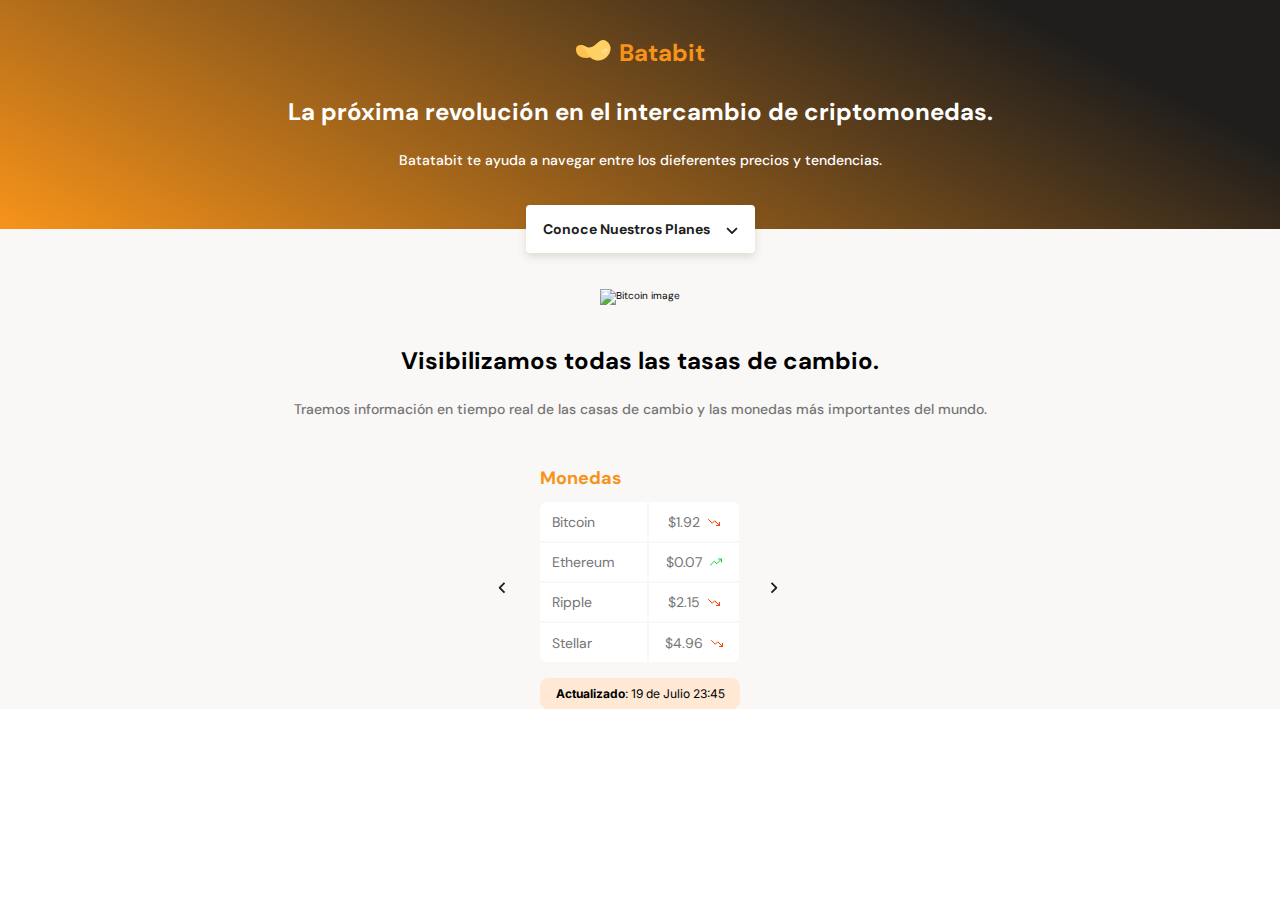
==== html/index.html @ 44e8de64 "Price coin list right." ====
<!DOCTYPE html>
<html lang="es">
  <head>
    <meta charset="UTF-8">
    <meta http-equiv="X-UA-Compatible" content="IE=edge">
    <meta name="viewport" content="width=device-width, initial-scale=1.0">
    <link rel="preconnect" href="https://fonts.googleapis.com">
    <link rel="preconnect" href="https://fonts.gstatic.com" crossorigin>
    <link href="https://fonts.googleapis.com/css2?family=DM+Sans:wght@400;500;700&amp;family=Inter:wght@300;500;700;800;900&amp;display=swap" rel="stylesheet">
    <link rel="stylesheet" href="../css/style.css"/>
    <title>Batabit</title>
  </head>
  <body>
    <header class="header">
      <div class="header__logo-container logo-container">
        <figure class="logo__batata-icon" tabindex="0" aria-label="Batabit icon">
          <svg viewBox="0 0 41 24" fill="none" xmlns="http://www.w3.org/2000/svg">
            <path d="M16.8906 20.2838C10.4673 22.281 0.0927203 20.2399 0.000572001 11.3449C-0.0915763 2.44983 10.9806 7.74852 10.9806 7.74852L16.8906 20.2838Z" fill="#FFC250"></path>
            <path d="M3.12366 6.35426C7.60662 5.58608 11.0114 11.5265 14.7783 17.7232C18.5452 23.92 28.3542 26.3762 34.6218 21.165C40.8894 15.9539 43.542 6.82713 35.8465 1.38317C28.1509 -4.06079 23.3471 8.29872 16.7221 8.63845C10.0972 8.97819 10.0489 4.05367 3.12366 6.35426Z" fill="#FFD064"></path>
            <circle cx="35.1972" cy="11.6219" r="1.96745" fill="#FFE19D"></circle>
            <circle cx="31.4263" cy="13.0974" r="1.47559" fill="#FFE19D"></circle>
            <circle cx="34.0495" cy="15.0648" r="1.14768" fill="#FFE19D"></circle>
          </svg>
        </figure>
        <p class="logo__title">Batabit</p>
      </div>
      <div class="header__text-container">
        <h1 class="header__title">La próxima revolución en el intercambio de criptomonedas.</h1>
        <p class="header__subtitle">Batatabit te ayuda a navegar entre los dieferentes precios y tendencias.</p>
      </div><a class="header__button" href="">Conoce Nuestros Planes<span> 
          <figure class="header__arrow-down arrow">
            <svg viewBox="0 0 13 8" fill="none" xmlns="http://www.w3.org/2000/svg">
              <path d="M1.91 0.590027L6.5 5.17003L11.09 0.590027L12.5 2.00003L6.5 8.00003L0.5 2.00003L1.91 0.590027Z" fill="#201E1C"></path>
            </svg>
          </figure></span></a>
    </header>
    <main class="main">
      <section class="main__exchange-container">
        <figure class="main__exchange-bitcoin-image"><img src="https://drive.google.com/uc?id=1KlMnVbKx2m4051aIbc6yFLTOc6nR9GPv" alt="Bitcoin image"/></figure>
        <div class="main__exchange-info-container">
          <h2 class="main__exchange-info-title">Visibilizamos todas las tasas de cambio.</h2>
          <p class="main__exchange-info-subtitle">Traemos información en tiempo real de las casas de cambio y las monedas más importantes del mundo.</p>
        </div>
        <div class="main__exchange-price-list-cointainer"> 
          <figure class="exchange-price-list__arrow-left arrow">
            <svg viewBox="0 0 13 8" fill="none" xmlns="http://www.w3.org/2000/svg">
              <path d="M1.91 0.590027L6.5 5.17003L11.09 0.590027L12.5 2.00003L6.5 8.00003L0.5 2.00003L1.91 0.590027Z" fill="#201E1C"></path>
            </svg>
          </figure>
          <figure class="exchange-price-list__arrow-rigth arrow">
            <svg viewBox="0 0 13 8" fill="none" xmlns="http://www.w3.org/2000/svg">
              <path d="M1.91 0.590027L6.5 5.17003L11.09 0.590027L12.5 2.00003L6.5 8.00003L0.5 2.00003L1.91 0.590027Z" fill="#201E1C"></path>
            </svg>
          </figure>
          <div class="currency-table-container">
            <p class="currency-table__type">Monedas</p>
            <div class="currency-table"> 
              <div class="currency-table__type-coin">
                <div class="currency-table__coin-container">
                  <p class="currency-table__coin">Bitcoin</p>
                </div>
                <div class="currency-table__coin-container">   
                  <p class="currency-table__coin">Ethereum</p>
                </div>
                <div class="currency-table__coin-container">   
                  <p class="currency-table__coin">Ripple</p>
                </div>
                <div class="currency-table__coin-container">   
                  <p class="currency-table__coin">Stellar</p>
                </div>
              </div>
              <div class="currency-table__price-arrow-container">
                <div class="currency-table__price-arrow">
                  <p class="currency-table__price">$1.92</p>
                  <figure class="trending-down-arrow-image trending-arrow">
                    <svg viewBox="0 0 12 13" fill="none" xmlns="http://www.w3.org/2000/svg">
                      <path d="M11.5 9.5L6.75 4.75L4.25 7.25L0.5 3.5" stroke="#F5450D" stroke-linecap="round" stroke-linejoin="round"></path>
                      <path d="M8.5 9.5H11.5V6.5" stroke="#F5450D" stroke-linecap="round" stroke-linejoin="round"></path>
                    </svg>
                  </figure>
                </div>
                <div class="currency-table__price-arrow">
                  <p class="currency-table__price">$0.07</p>
                  <figure class="trending-up-arrow-image trending-arrow">
                    <svg viewBox="0 0 12 12" fill="none" xmlns="http://www.w3.org/2000/svg">
                      <path d="M11.5 3L6.75 7.75L4.25 5.25L0.5 9" stroke="#07D635" stroke-linecap="round" stroke-linejoin="round"></path>
                      <path d="M8.5 3H11.5V6" stroke="#07D635" stroke-linecap="round" stroke-linejoin="round"></path>
                    </svg>
                  </figure>
                </div>
                <div class="currency-table__price-arrow">
                  <p class="currency-table__price">$2.15</p>
                  <figure class="trending-down-arrow-image trending-arrow">
                    <svg viewBox="0 0 12 13" fill="none" xmlns="http://www.w3.org/2000/svg">
                      <path d="M11.5 9.5L6.75 4.75L4.25 7.25L0.5 3.5" stroke="#F5450D" stroke-linecap="round" stroke-linejoin="round"></path>
                      <path d="M8.5 9.5H11.5V6.5" stroke="#F5450D" stroke-linecap="round" stroke-linejoin="round"></path>
                    </svg>
                  </figure>
                </div>
                <div class="currency-table__price-arrow">
                  <p class="currency-table__price">$4.96</p>
                  <figure class="trending-down-arrow-image trending-arrow">
                    <svg viewBox="0 0 12 13" fill="none" xmlns="http://www.w3.org/2000/svg">
                      <path d="M11.5 9.5L6.75 4.75L4.25 7.25L0.5 3.5" stroke="#F5450D" stroke-linecap="round" stroke-linejoin="round"></path>
                      <path d="M8.5 9.5H11.5V6.5" stroke="#F5450D" stroke-linecap="round" stroke-linejoin="round"></path>
                    </svg>
                  </figure>
                </div>
              </div>
            </div>
            <p class="currency-table__update"> <strong>Actualizado</strong><span>: 19 de Julio 23:45</span></p>
          </div>
          <div class="currency-table-container">
            <p class="currency-table__type currency-table__type--blue">Comisiones</p>
            <div class="currency-table"> 
              <div class="currency-table__type-coin">
                <div class="currency-table__coin-container">
                  <p class="currency-table__coin">Bitcoin</p>
                </div>
                <div class="currency-table__coin-container">   
                  <p class="currency-table__coin">Ethereum</p>
                </div>
                <div class="currency-table__coin-container">   
                  <p class="currency-table__coin">Ripple</p>
                </div>
                <div class="currency-table__coin-container">   
                  <p class="currency-table__coin">Stellar</p>
                </div>
              </div>
              <div class="currency-table__type-coin">
                <div class="currency-table__price-arrow">
                  <p class="currency-table__comision">$12.96</p>
                </div>
                <div class="currency-table__price-arrow">
                  <p class="currency-table__comision">$13.07</p>
                </div>
                <div class="currency-table__price-arrow">
                  <p class="currency-table__comision">$13.15</p>
                </div>
                <div class="currency-table__price-arrow">
                  <p class="currency-table__comision">$14.96</p>
                </div>
              </div>
            </div>
            <p class="currency-table__update currency-table__update--blue"> <strong>Actualizado</strong><span>: 19 de Julio 23:48</span></p>
          </div>
        </div>
      </section>
    </main>
    <footer class="footer"></footer>
  </body>
</html>
---- css/style.css ----
a {
    color: #201E1C;
}

p, a {
    font-size: 1.4rem;
}

* {
    margin: 0;
    padding: 0;
    -webkit-box-sizing: border-box;
            box-sizing: border-box;
    list-style: none;
    text-decoration: none;
    outline: none;
}

html {
    font-size: 62.5%;
}

body {
    font-family: "DM Sans", sans-serif;
}

img,
svg {
    width: 100%;
}

.arrow {
    display: -ms-inline-grid;
    display: inline-grid;
    place-items: center;
    width: 1.2rem;
    height: 0.741rem;
}

.logo-container {
    display: -webkit-inline-box;
    display: -ms-inline-flexbox;
    display: inline-flex;
    gap: 0.8rem;
    -webkit-box-align: center;
        -ms-flex-align: center;
            align-items: center;
    width: 12.9rem;
    height: 2.4rem;
}

.logo__batata-icon {
    width: 4.1rem;
}

.logo__title {
    font-size: 2.4rem;
    font-weight: bold;
    color: #F7931A;
}

.header {
    display: -webkit-box;
    display: -ms-flexbox;
    display: flex;
    -webkit-box-orient: vertical;
    -webkit-box-direction: normal;
        -ms-flex-direction: column;
            flex-direction: column;
    -webkit-box-align: center;
        -ms-flex-align: center;
            align-items: center;
    position: relative;
    width: 100%;
    padding: 4rem 1.6rem 0;
    text-align: center;
    background: linear-gradient(207.8deg, #201E1C 16.69%, #F7931A 100%);
    color: #FFFFFF;
}

.header__logo-container {
    -webkit-margin-after: 3.2rem;
            margin-block-end: 3.2rem;
}

.header__title {
    -webkit-margin-after: 2.4rem;
            margin-block-end: 2.4rem;
    font-size: 2.4rem;
    font-weight: bold;
}

.header__subtitle {
    -webkit-margin-after: 6rem;
            margin-block-end: 6rem;
    font-weight: 500;
}

.header__button {
    gap: 1.6rem;
    position: absolute;
    z-index: 1;
    top: calc(100% - 2.4rem);
    left: calc(50% - 11.45rem);
    width: 22.9rem;
    height: 4.8rem;
    border-radius: 0.4rem;
    font-weight: bold;
    background-color: #FFFFFF;
    -webkit-box-shadow: 0rem 0.4rem 0.8rem rgba(89, 73, 30, 0.16);
            box-shadow: 0rem 0.4rem 0.8rem rgba(89, 73, 30, 0.16);
    display: -webkit-box;
    display: -ms-flexbox;
    display: flex;
    -webkit-box-pack: center;
        -ms-flex-pack: center;
            justify-content: center;
    -webkit-box-align: center;
        -ms-flex-align: center;
            align-items: center;
}

.currency-table__type-coin,
.currency-table__price-arrow-container {
    display: -ms-grid;
    display: grid;
    -ms-grid-rows: (4rem)[4];
    grid-template-rows: repeat(4, 4rem);
    place-items: center;
    color: #757575;
}

.currency-table__type {
    -webkit-margin-after: 1.2rem;
            margin-block-end: 1.2rem;
    font-size: 1.8rem;
    font-weight: bold;
    text-align: start;
    color: #F7931A;
}

.currency-table__type--blue {
    color: #1A9AF7;
}

.currency-table {
    display: -ms-grid;
    display: grid;
    -ms-grid-columns: (auto)[2];
    grid-template-columns: repeat(2, auto);
    border-radius: 0.8rem;
    background-color: #FFFFFF;
}

.currency-table__type-coin {
    justify-items: start;
}

.currency-table__coin-container, .currency-table__price-arrow {
    display: -webkit-box;
    display: -ms-flexbox;
    display: flex;
    -webkit-box-pack: start;
        -ms-flex-pack: start;
            justify-content: start;
    -webkit-box-align: center;
        -ms-flex-align: center;
            align-items: center;
    width: 100%;
    height: 100%;
}
.currency-table__coin-container:nth-child(1), .currency-table__price-arrow:nth-child(1) {
    -webkit-border-after: 0.05rem solid #FAF8F7;
            border-block-end: 0.05rem solid #FAF8F7;
    -webkit-border-end: 0.05rem solid #FAF8F7;
            border-inline-end: 0.05rem solid #FAF8F7;
}
.currency-table__coin-container:nth-child(2), .currency-table__price-arrow:nth-child(2), .currency-table__coin-container:nth-child(3), .currency-table__price-arrow:nth-child(3) {
    -webkit-border-before: 0.05rem solid #FAF8F7;
            border-block-start: 0.05rem solid #FAF8F7;
    -webkit-border-after: 0.05rem solid #FAF8F7;
            border-block-end: 0.05rem solid #FAF8F7;
    -webkit-border-end: 0.05rem solid #FAF8F7;
            border-inline-end: 0.05rem solid #FAF8F7;
}
.currency-table__coin-container:nth-child(4), .currency-table__price-arrow:nth-child(4) {
    -webkit-border-before: 0.05rem solid #FAF8F7;
            border-block-start: 0.05rem solid #FAF8F7;
    -webkit-border-end: 0.05rem solid #FAF8F7;
            border-inline-end: 0.05rem solid #FAF8F7;
}

.currency-table__price-arrow {
    -webkit-box-pack: center;
        -ms-flex-pack: center;
            justify-content: center;
    gap: 0.8rem;
}
.currency-table__price-arrow:nth-child(1) {
    -webkit-border-start: 0.05rem solid #FAF8F7;
            border-inline-start: 0.05rem solid #FAF8F7;
}
.currency-table__price-arrow:nth-child(2), .currency-table__price-arrow:nth-child(3) {
    -webkit-border-start: 0.05rem solid #FAF8F7;
            border-inline-start: 0.05rem solid #FAF8F7;
}
.currency-table__price-arrow:nth-child(4) {
    -webkit-border-start: 0.05rem solid #FAF8F7;
            border-inline-start: 0.05rem solid #FAF8F7;
}

.currency-table__coin {
    display: inline-block;
    -webkit-margin-start: 1.2rem;
            margin-inline-start: 1.2rem;
}

.currency-table__price {
    display: inline-block;
}

.trending-arrow {
    display: inline-block;
    width: 1.2rem;
    height: 1.2rem;
}

.currency-table__update {
    height: 3.1rem;
    padding: 0.8rem;
    -webkit-margin-before: 1.6rem;
            margin-block-start: 1.6rem;
    border-radius: 0.8rem;
    font-family: "Inter", sans-serif;
    font-size: 1.2rem;
    background-color: #FFE9D5;
}

.currency-table__update--blue {
    background-color: #E7F5FF;
}

.main__exchange-container {
    -webkit-box-orient: vertical;
    -webkit-box-direction: normal;
        -ms-flex-direction: column;
            flex-direction: column;
    position: relative;
    padding: 0 1.6rem;
    -webkit-padding-before: 6rem;
            padding-block-start: 6rem;
    text-align: center;
    background-color: #FAF8F7;
    display: -webkit-box;
    display: -ms-flexbox;
    display: flex;
    -webkit-box-pack: center;
        -ms-flex-pack: center;
            justify-content: center;
    -webkit-box-align: center;
        -ms-flex-align: center;
            align-items: center;
}

.main__exchange-bitcoin-image {
    width: 19.5rem;
    -webkit-margin-after: 4rem;
            margin-block-end: 4rem;
}

.main__exchange-info-container {
    -webkit-margin-after: 4.8rem;
            margin-block-end: 4.8rem;
}

.main__exchange-info-title {
    -webkit-margin-after: 2.4rem;
            margin-block-end: 2.4rem;
    font-size: 2.4rem;
    font-weight: bold;
}

.main__exchange-info-subtitle {
    font-weight: 500;
    color: #757575;
}

.main__exchange-price-list-cointainer {
    display: -webkit-box;
    display: -ms-flexbox;
    display: flex;
    -webkit-box-pack: center;
        -ms-flex-pack: center;
            justify-content: center;
    position: relative;
    width: 100%;
    max-width: 320px;
    overflow-x: hidden;
}

.currency-table-container {
    width: 20rem;
    -webkit-transition: 500ms;
    transition: 500ms;
}

.currency-table-container:last-child {
    position: absolute;
    -webkit-transform: translateX(100vw);
            transform: translateX(100vw);
    -webkit-transition: 600ms;
    transition: 600ms;
}

.exchange-price-list__arrow-rigth {
    position: absolute;
    top: calc(50% - 0.3415rem);
    left: 90%;
    -webkit-transform: rotate(270deg);
            transform: rotate(270deg);
}

.exchange-price-list__arrow-left {
    position: absolute;
    top: calc(50% - 0.3415rem);
    left: 5%;
    -webkit-transform: rotate(90deg);
            transform: rotate(90deg);
}

.exchange-price-list__arrow-rigth:hover ~ .currency-table-container:last-child {
    -webkit-transform: translateX(0);
            transform: translateX(0);
}

.exchange-price-list__arrow-rigth:hover ~ .currency-table-container:nth-child(3) {
    -webkit-transform: translateX(-100vw);
            transform: translateX(-100vw);
}
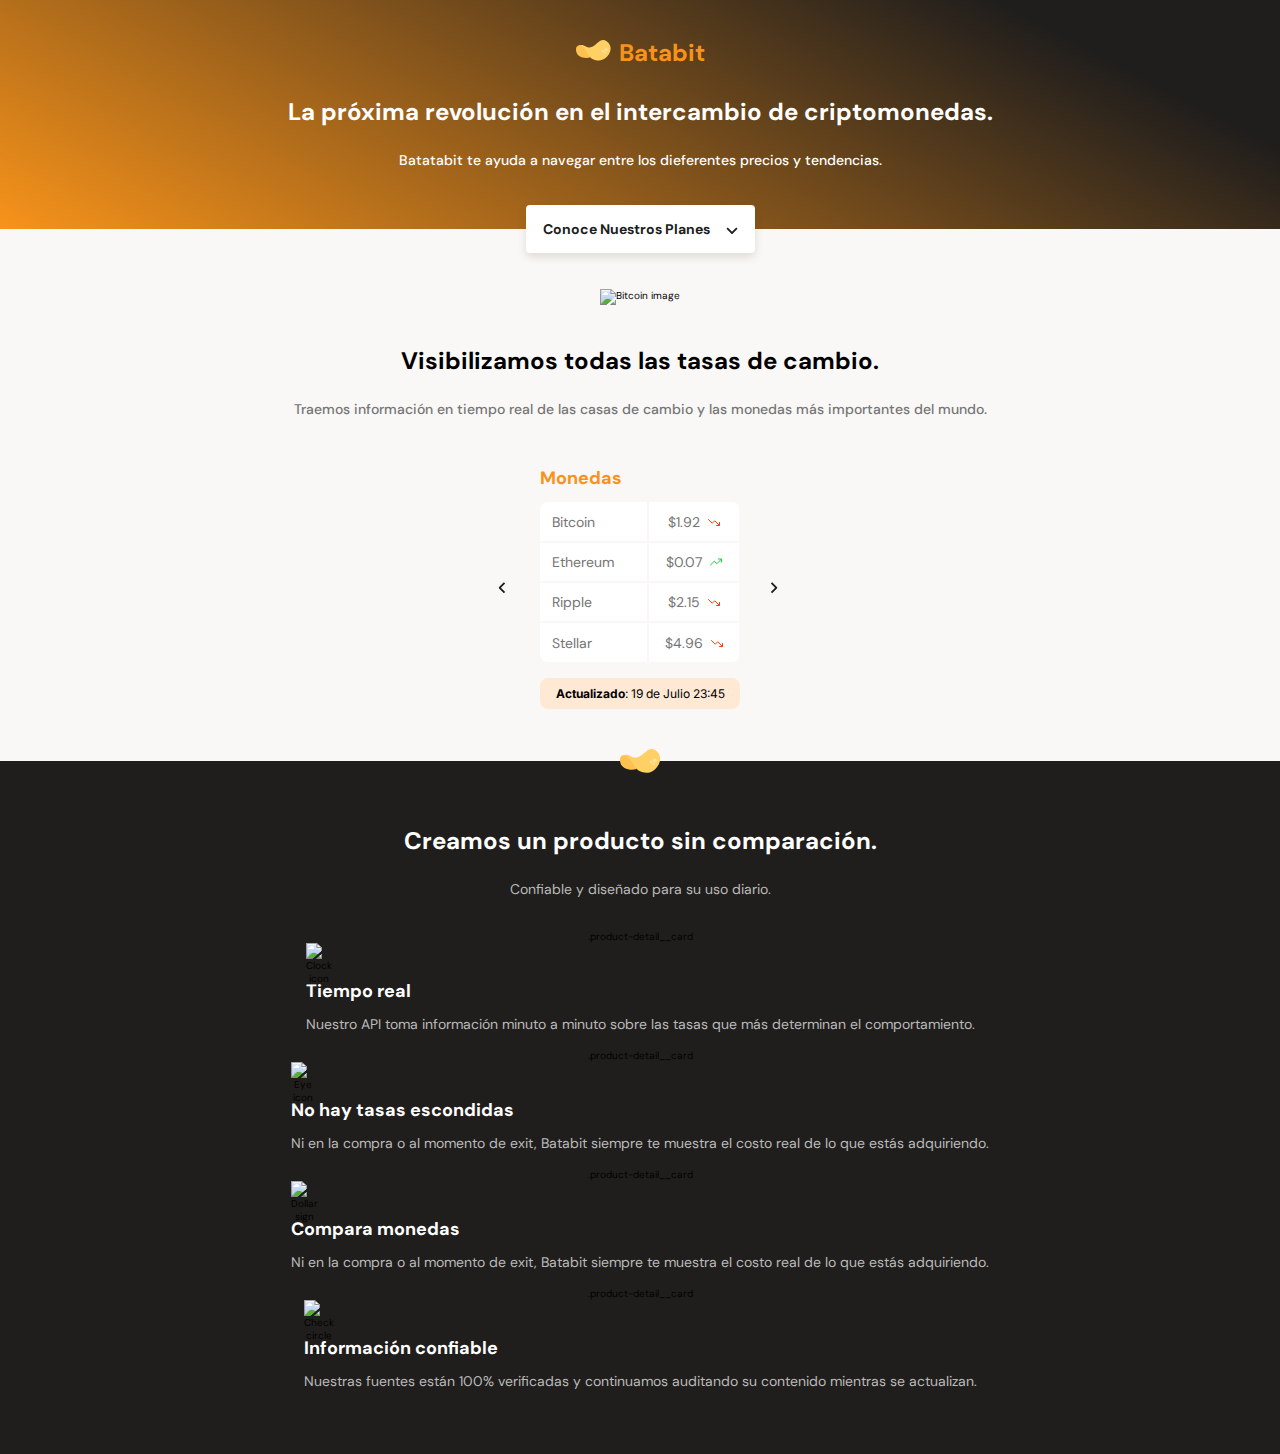
==== commit 38406ecc: "About page right." ====
--- a/html/index.html
+++ b/html/index.html
@@ -37,11 +37,11 @@
     <main class="main">
       <section class="main__exchange-container">
         <figure class="main__exchange-bitcoin-image"><img src="https://drive.google.com/uc?id=1KlMnVbKx2m4051aIbc6yFLTOc6nR9GPv" alt="Bitcoin image"/></figure>
-        <div class="main__exchange-info-container">
+        <section class="main__exchange-info-container">
           <h2 class="main__exchange-info-title">Visibilizamos todas las tasas de cambio.</h2>
           <p class="main__exchange-info-subtitle">Traemos información en tiempo real de las casas de cambio y las monedas más importantes del mundo.</p>
-        </div>
-        <div class="main__exchange-price-list-cointainer"> 
+        </section>
+        <section class="main__exchange-price-list-cointainer"> 
           <figure class="exchange-price-list__arrow-left arrow">
             <svg viewBox="0 0 13 8" fill="none" xmlns="http://www.w3.org/2000/svg">
               <path d="M1.91 0.590027L6.5 5.17003L11.09 0.590027L12.5 2.00003L6.5 8.00003L0.5 2.00003L1.91 0.590027Z" fill="#201E1C"></path>
@@ -144,7 +144,44 @@
             </div>
             <p class="currency-table__update currency-table__update--blue"> <strong>Actualizado</strong><span>: 19 de Julio 23:48</span></p>
           </div>
-        </div>
+        </section>
+      </section>
+      <section class="main__product-details"> 
+        <figure class="product-details__batabit-icon" tabindex="0" aria-label="Batabit icon">
+          <svg viewBox="0 0 41 24" fill="none" xmlns="http://www.w3.org/2000/svg">
+            <path d="M16.8906 20.2838C10.4673 22.281 0.0927203 20.2399 0.000572001 11.3449C-0.0915763 2.44983 10.9806 7.74852 10.9806 7.74852L16.8906 20.2838Z" fill="#FFC250"></path>
+            <path d="M3.12366 6.35426C7.60662 5.58608 11.0114 11.5265 14.7783 17.7232C18.5452 23.92 28.3542 26.3762 34.6218 21.165C40.8894 15.9539 43.542 6.82713 35.8465 1.38317C28.1509 -4.06079 23.3471 8.29872 16.7221 8.63845C10.0972 8.97819 10.0489 4.05367 3.12366 6.35426Z" fill="#FFD064"></path>
+            <circle cx="35.1972" cy="11.6219" r="1.96745" fill="#FFE19D"></circle>
+            <circle cx="31.4263" cy="13.0974" r="1.47559" fill="#FFE19D"></circle>
+            <circle cx="34.0495" cy="15.0648" r="1.14768" fill="#FFE19D"></circle>
+          </svg>
+        </figure>
+        <section class="product-details__title"> 
+          <h2 class="product-details__title-main">Creamos un producto sin comparación.</h2>
+          <p class="product-details__title-secondary">Confiable y diseñado para su uso diario.</p>
+        </section>
+        <section class="product-details__card-container">
+          <article>.product-detail__card
+            <figure class="product-detail__card-icon"><img src="https://drive.google.com/uc?id=18O5uL6MME2lJZWpMQHUyLb_fmKR13tFs" alt="Clock icon"/></figure>
+            <h3 class="product-detail__card-title">Tiempo real</h3>
+            <p class="product-detail__card-info">Nuestro API toma información minuto a minuto sobre las tasas que más determinan el comportamiento.</p>
+          </article>
+          <article>.product-detail__card
+            <figure class="product-detail__card-icon"><img src="https://drive.google.com/uc?id=1fHn7ILbK9wCW4wc4xJ5b6iiCrA4xZK88" alt="Eye icon"/></figure>
+            <h3 class="product-detail__card-title">No hay tasas escondidas</h3>
+            <p class="product-detail__card-info">Ni en la compra o al momento de exit, Batabit siempre te muestra el costo real de lo que estás adquiriendo.</p>
+          </article>
+          <article>.product-detail__card
+            <figure class="product-detail__card-icon"><img src="https://drive.google.com/uc?id=1iOKXK5nZcIwHFcxZMri8e_rOrdZQFTVm" alt="Dollar sign icon"/></figure>
+            <h3 class="product-detail__card-title">Compara monedas</h3>
+            <p class="product-detail__card-info">Ni en la compra o al momento de exit, Batabit siempre te muestra el costo real de lo que estás adquiriendo.</p>
+          </article>
+          <article>.product-detail__card
+            <figure class="product-detail__card-icon"><img src="https://drive.google.com/uc?id=1zLB6NOyxU0Imp2P-Bh8TwzG4_utzh1te" alt="Check circle icon"/></figure>
+            <h3 class="product-detail__card-title">Información confiable</h3>
+            <p class="product-detail__card-info">Nuestras fuentes están 100% verificadas y continuamos auditando su contenido mientras se actualizan.</p>
+          </article>
+        </section>
       </section>
     </main>
     <footer class="footer"></footer>
--- a/css/style.css
+++ b/css/style.css
@@ -246,9 +246,7 @@
         -ms-flex-direction: column;
             flex-direction: column;
     position: relative;
-    padding: 0 1.6rem;
-    -webkit-padding-before: 6rem;
-            padding-block-start: 6rem;
+    padding: 6rem 1.6rem 5.2rem;
     text-align: center;
     background-color: #FAF8F7;
     display: -webkit-box;
@@ -336,4 +334,72 @@
 .exchange-price-list__arrow-rigth:hover ~ .currency-table-container:nth-child(3) {
     -webkit-transform: translateX(-100vw);
             transform: translateX(-100vw);
-}+}
+
+/* Start product details */
+.main__product-details {
+    position: relative;
+    padding: 6.4rem 1.6rem;
+    text-align: center;
+    background-color: #201E1C;
+}
+
+.product-details__batabit-icon {
+    position: absolute;
+    top: calc(0% - 1.2005rem);
+    left: calc(50% - 2.0285rem);
+    width: 4.057rem;
+    height: 2.401rem;
+}
+
+.product-details__title {
+    -webkit-margin-after: 3.2rem;
+            margin-block-end: 3.2rem;
+}
+
+.product-details__title-main {
+    -webkit-margin-after: 2.4rem;
+            margin-block-end: 2.4rem;
+    font-size: 2.4rem;
+    color: #FFFFFF;
+}
+
+.product-details__title-secondary {
+    color: #BABABA;
+}
+
+.product-details__card-container {
+    display: -ms-grid;
+    display: grid;
+    place-items: center;
+    gap: 1.6rem;
+}
+
+.product-detail__card {
+    width: 100%;
+    height: auto;
+    padding: 2rem;
+    border-radius: 0.8rem;
+    background-color: #282623;
+    -webkit-box-shadow: 0px 4px 8px rgba(0, 0, 0, 0.16);
+            box-shadow: 0px 4px 8px rgba(0, 0, 0, 0.16);
+}
+
+.product-detail__card-icon {
+    width: 2.4rem;
+    height: 2.4rem;
+}
+
+.product-detail__card-title {
+    margin: 1.2rem 0;
+    font-size: 1.8rem;
+    text-align: start;
+    color: #FFFFFF;
+}
+
+.product-detail__card-info {
+    text-align: start;
+    color: #BABABA;
+}
+
+/* Start bitcoin baby */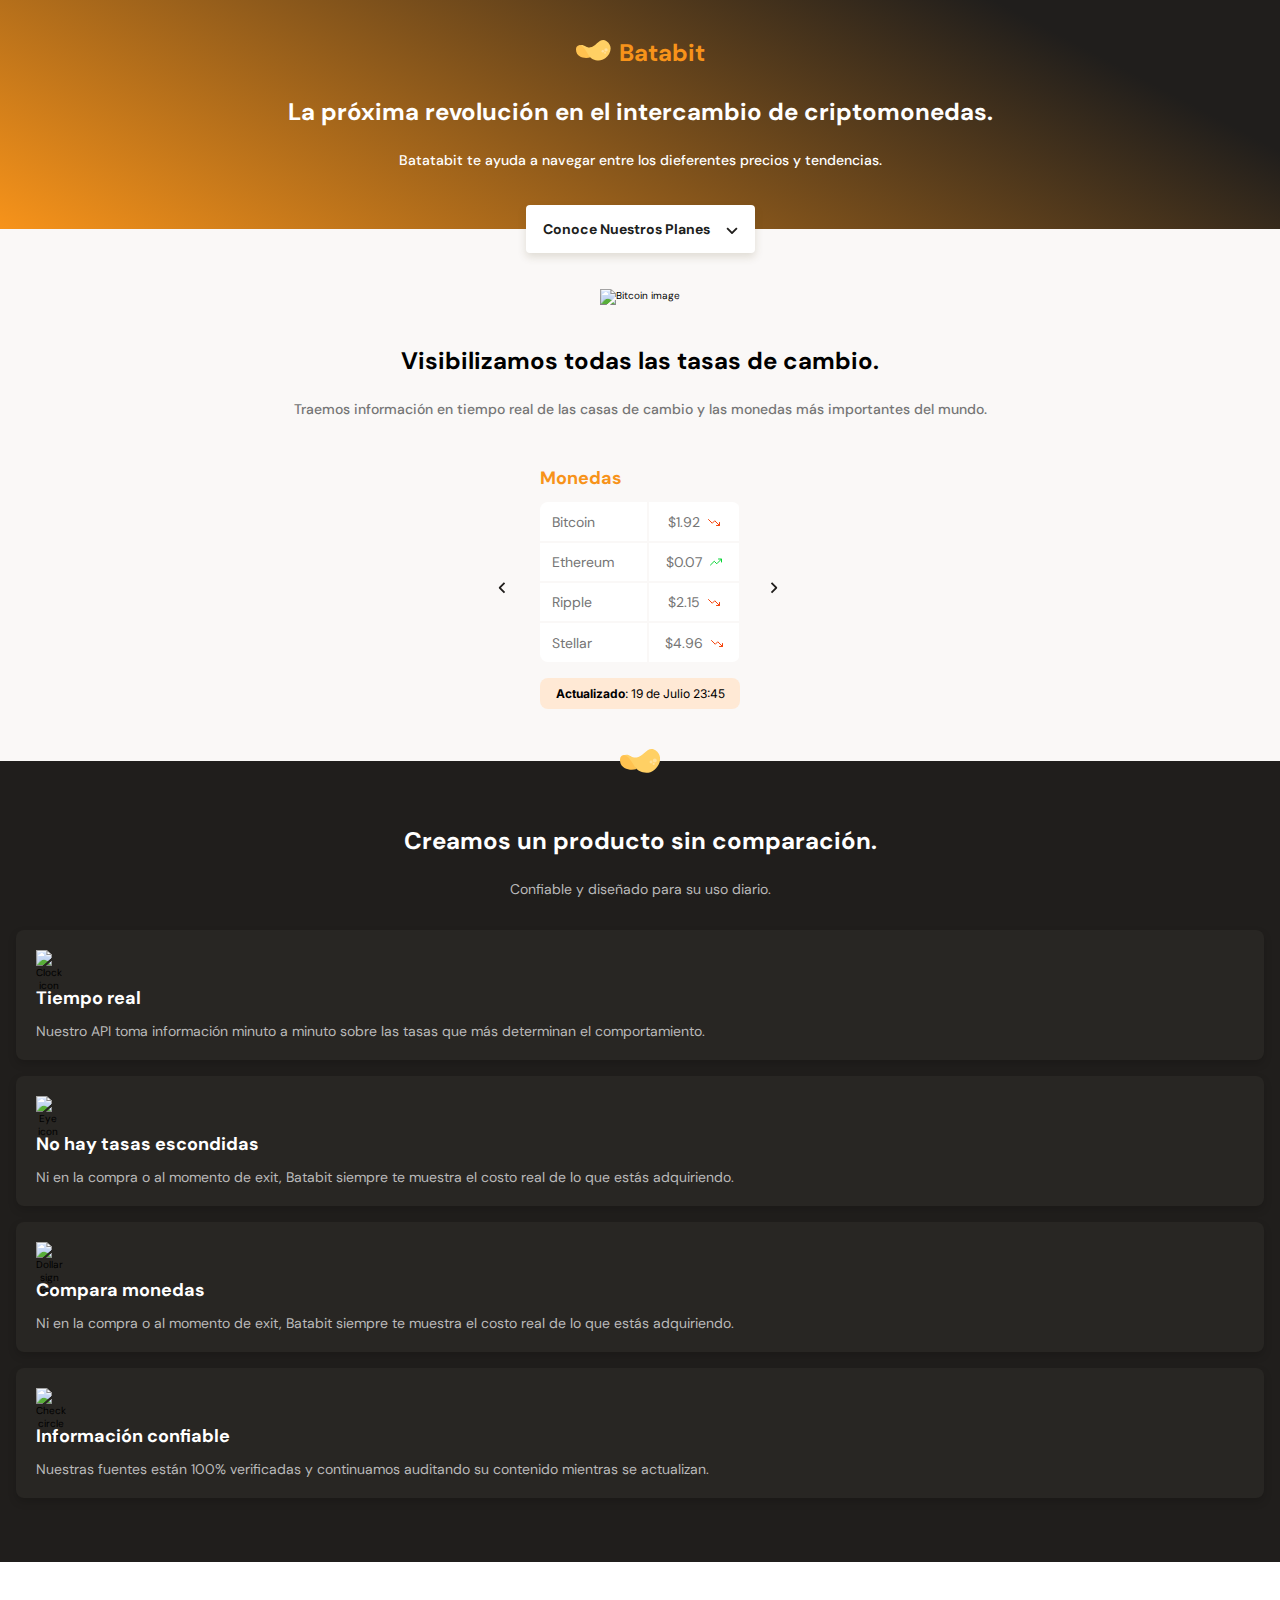
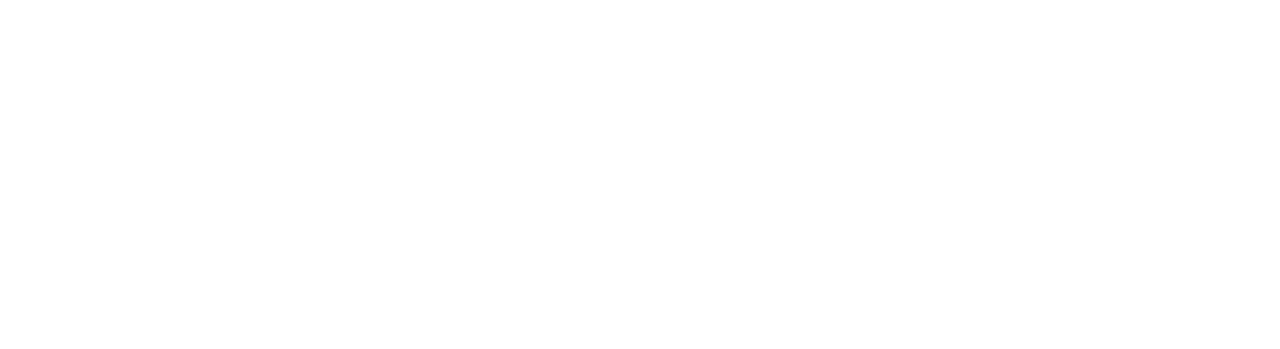
==== commit bbbe88b2: "Bitcoin baby right." ====
--- a/html/index.html
+++ b/html/index.html
@@ -161,28 +161,31 @@
           <p class="product-details__title-secondary">Confiable y diseñado para su uso diario.</p>
         </section>
         <section class="product-details__card-container">
-          <article>.product-detail__card
+          <article class="product-detail__card">
             <figure class="product-detail__card-icon"><img src="https://drive.google.com/uc?id=18O5uL6MME2lJZWpMQHUyLb_fmKR13tFs" alt="Clock icon"/></figure>
             <h3 class="product-detail__card-title">Tiempo real</h3>
             <p class="product-detail__card-info">Nuestro API toma información minuto a minuto sobre las tasas que más determinan el comportamiento.</p>
           </article>
-          <article>.product-detail__card
+          <article class="product-detail__card">
             <figure class="product-detail__card-icon"><img src="https://drive.google.com/uc?id=1fHn7ILbK9wCW4wc4xJ5b6iiCrA4xZK88" alt="Eye icon"/></figure>
             <h3 class="product-detail__card-title">No hay tasas escondidas</h3>
             <p class="product-detail__card-info">Ni en la compra o al momento de exit, Batabit siempre te muestra el costo real de lo que estás adquiriendo.</p>
           </article>
-          <article>.product-detail__card
+          <article class="product-detail__card">
             <figure class="product-detail__card-icon"><img src="https://drive.google.com/uc?id=1iOKXK5nZcIwHFcxZMri8e_rOrdZQFTVm" alt="Dollar sign icon"/></figure>
             <h3 class="product-detail__card-title">Compara monedas</h3>
             <p class="product-detail__card-info">Ni en la compra o al momento de exit, Batabit siempre te muestra el costo real de lo que estás adquiriendo.</p>
           </article>
-          <article>.product-detail__card
+          <article class="product-detail__card">
             <figure class="product-detail__card-icon"><img src="https://drive.google.com/uc?id=1zLB6NOyxU0Imp2P-Bh8TwzG4_utzh1te" alt="Check circle icon"/></figure>
             <h3 class="product-detail__card-title">Información confiable</h3>
             <p class="product-detail__card-info">Nuestras fuentes están 100% verificadas y continuamos auditando su contenido mientras se actualizan.</p>
           </article>
         </section>
       </section>
+      <section class="main__bitcoin-baby-container"> 
+        <h2 class="bitcoin-baby__title">Conócelo hoy.</h2>
+      </section>
     </main>
     <footer class="footer"></footer>
   </body>
--- a/css/style.css
+++ b/css/style.css
@@ -402,4 +402,21 @@
     color: #BABABA;
 }
 
-/* Start bitcoin baby */+/* Start bitcoin baby */
+.main__bitcoin-baby-container {
+    width: 100%;
+    height: 38.7rem;
+    -webkit-padding-before: 6.4rem;
+            padding-block-start: 6.4rem;
+    background: url("https://drive.google.com/uc?id=1DXQxqOvUkvbib5jO7BoazVscFwAfD7F2") no-repeat center;
+    background-size: cover;
+}
+
+.bitcoin-baby__title {
+    font-size: 2.4rem;
+    font-weight: bold;
+    text-align: center;
+    color: #FFFFFF;
+}
+
+/* Start plans section */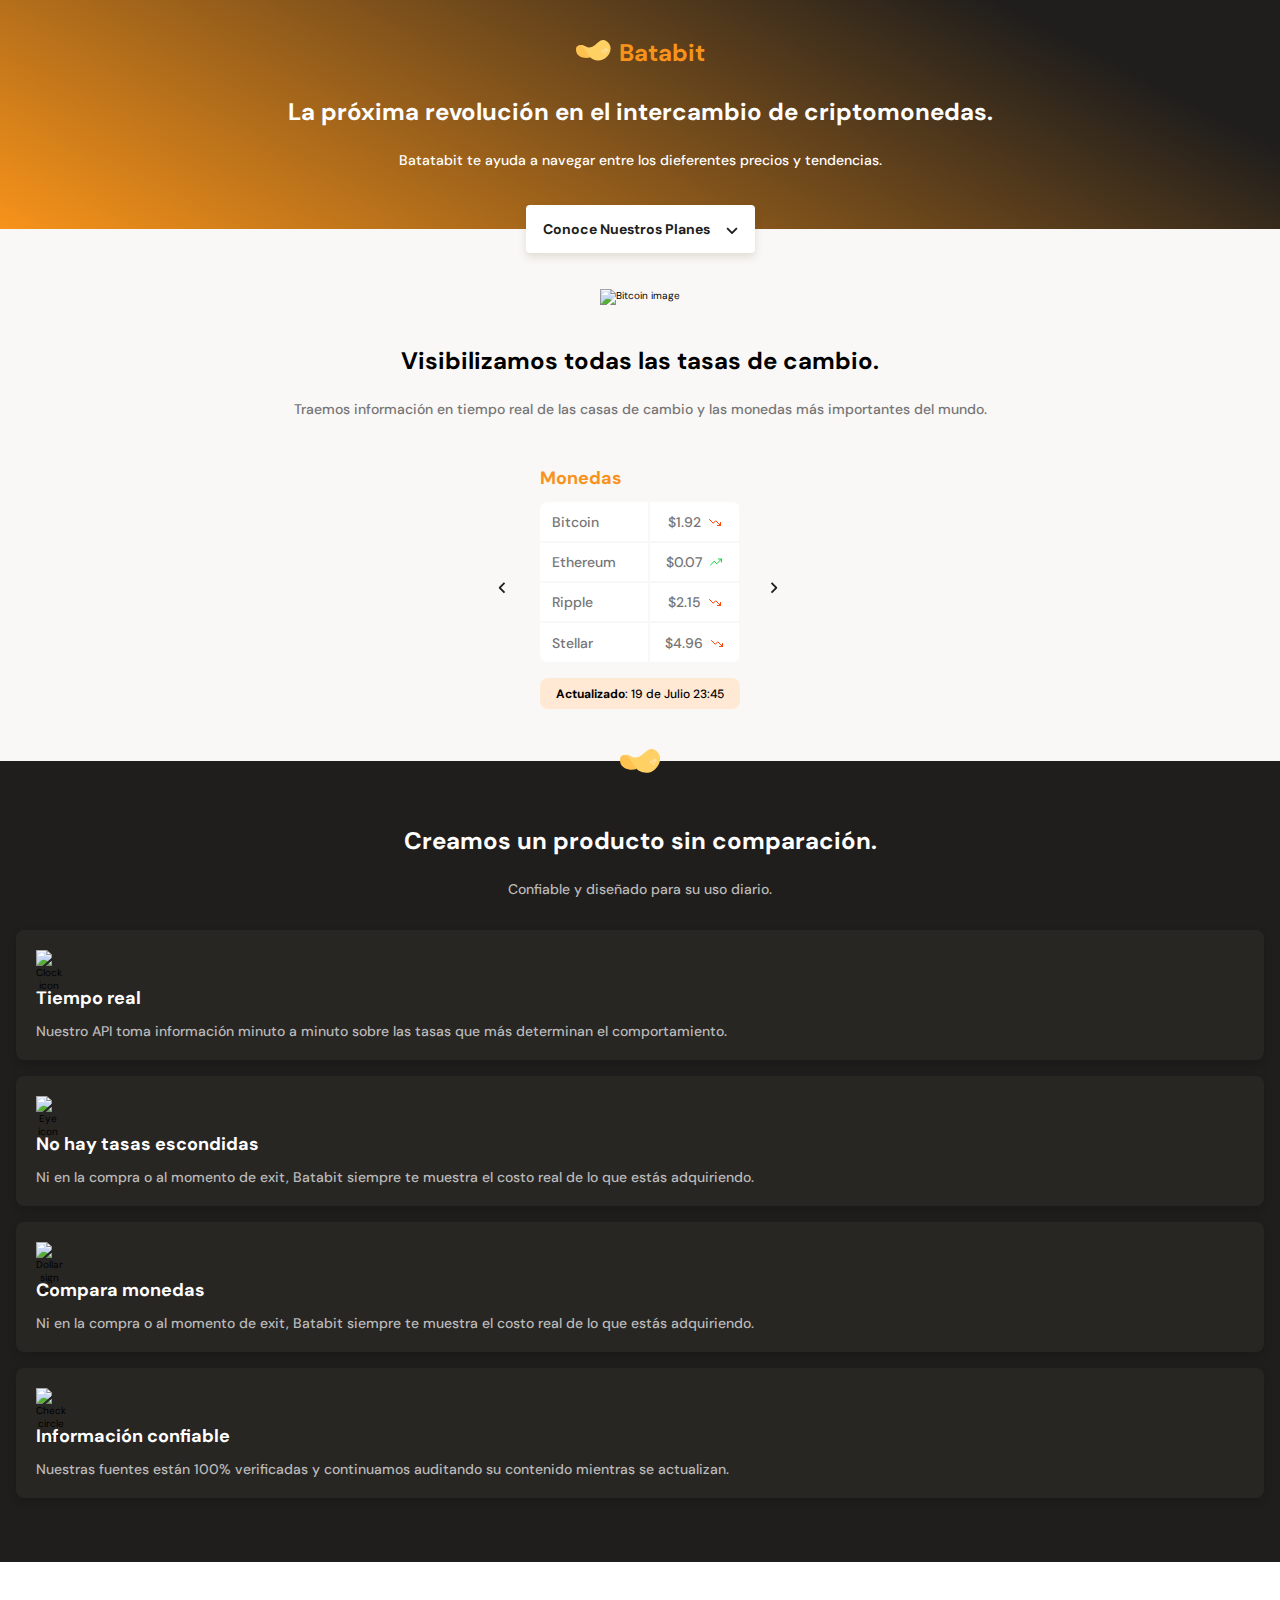
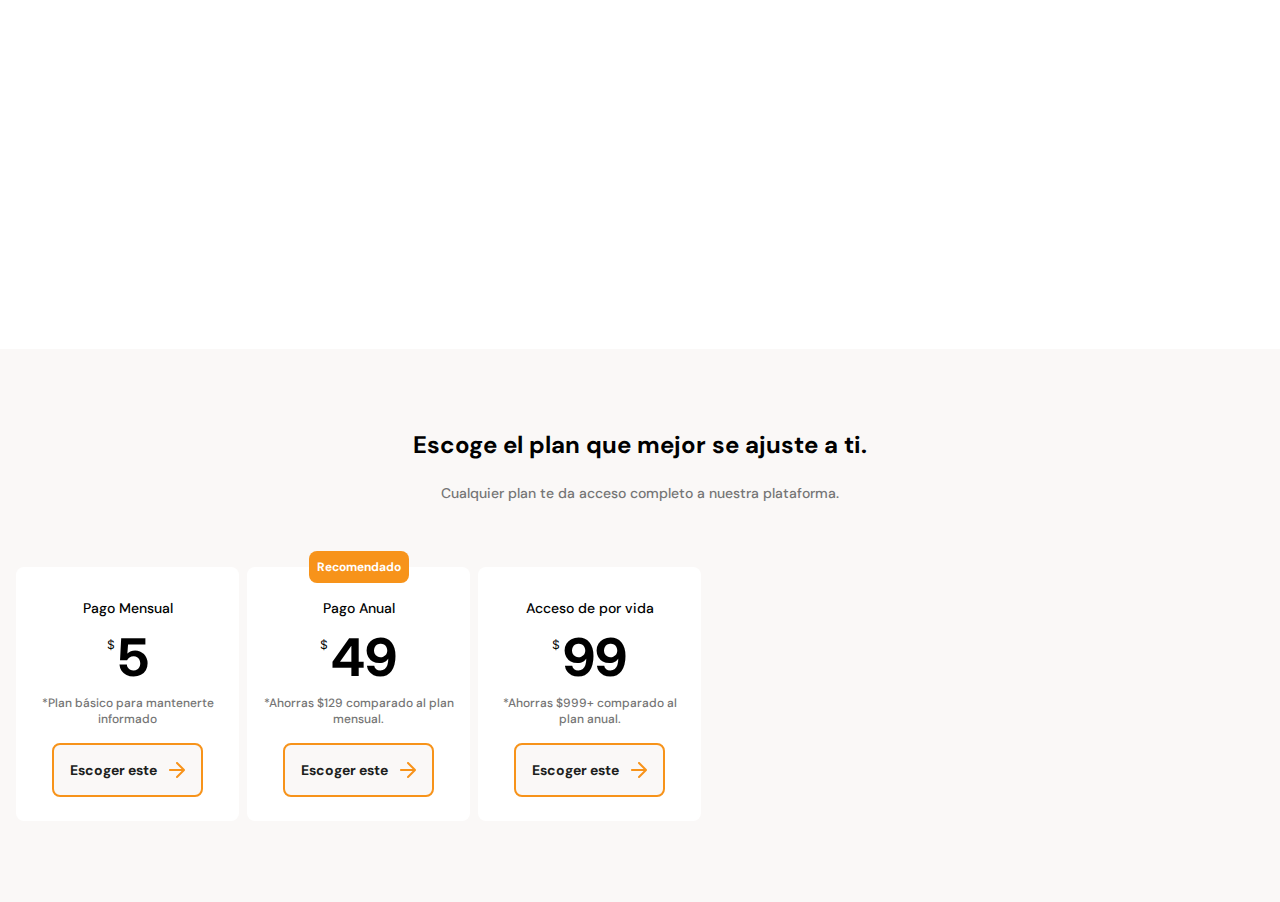
==== commit 77e2d4ee: "Plans section right." ====
--- a/html/index.html
+++ b/html/index.html
@@ -25,7 +25,7 @@
         <p class="logo__title">Batabit</p>
       </div>
       <div class="header__text-container">
-        <h1 class="header__title">La próxima revolución en el intercambio de criptomonedas.</h1>
+        <h1 class="header__title title">La próxima revolución en el intercambio de criptomonedas.</h1>
         <p class="header__subtitle">Batatabit te ayuda a navegar entre los dieferentes precios y tendencias.</p>
       </div><a class="header__button" href="">Conoce Nuestros Planes<span> 
           <figure class="header__arrow-down arrow">
@@ -38,7 +38,7 @@
       <section class="main__exchange-container">
         <figure class="main__exchange-bitcoin-image"><img src="https://drive.google.com/uc?id=1KlMnVbKx2m4051aIbc6yFLTOc6nR9GPv" alt="Bitcoin image"/></figure>
         <section class="main__exchange-info-container">
-          <h2 class="main__exchange-info-title">Visibilizamos todas las tasas de cambio.</h2>
+          <h2 class="main__exchange-info-title title">Visibilizamos todas las tasas de cambio.</h2>
           <p class="main__exchange-info-subtitle">Traemos información en tiempo real de las casas de cambio y las monedas más importantes del mundo.</p>
         </section>
         <section class="main__exchange-price-list-cointainer"> 
@@ -157,34 +157,85 @@
           </svg>
         </figure>
         <section class="product-details__title"> 
-          <h2 class="product-details__title-main">Creamos un producto sin comparación.</h2>
+          <h2 class="product-details__title-main title">Creamos un producto sin comparación.</h2>
           <p class="product-details__title-secondary">Confiable y diseñado para su uso diario.</p>
         </section>
         <section class="product-details__card-container">
           <article class="product-detail__card">
             <figure class="product-detail__card-icon"><img src="https://drive.google.com/uc?id=18O5uL6MME2lJZWpMQHUyLb_fmKR13tFs" alt="Clock icon"/></figure>
             <h3 class="product-detail__card-title">Tiempo real</h3>
-            <p class="product-detail__card-info">Nuestro API toma información minuto a minuto sobre las tasas que más determinan el comportamiento.</p>
+            <p class="product-detail__card-info subtitle">Nuestro API toma información minuto a minuto sobre las tasas que más determinan el comportamiento.</p>
           </article>
           <article class="product-detail__card">
             <figure class="product-detail__card-icon"><img src="https://drive.google.com/uc?id=1fHn7ILbK9wCW4wc4xJ5b6iiCrA4xZK88" alt="Eye icon"/></figure>
             <h3 class="product-detail__card-title">No hay tasas escondidas</h3>
-            <p class="product-detail__card-info">Ni en la compra o al momento de exit, Batabit siempre te muestra el costo real de lo que estás adquiriendo.</p>
+            <p class="product-detail__card-info subtitle">Ni en la compra o al momento de exit, Batabit siempre te muestra el costo real de lo que estás adquiriendo.</p>
           </article>
           <article class="product-detail__card">
             <figure class="product-detail__card-icon"><img src="https://drive.google.com/uc?id=1iOKXK5nZcIwHFcxZMri8e_rOrdZQFTVm" alt="Dollar sign icon"/></figure>
             <h3 class="product-detail__card-title">Compara monedas</h3>
-            <p class="product-detail__card-info">Ni en la compra o al momento de exit, Batabit siempre te muestra el costo real de lo que estás adquiriendo.</p>
+            <p class="product-detail__card-info subtitle">Ni en la compra o al momento de exit, Batabit siempre te muestra el costo real de lo que estás adquiriendo.</p>
           </article>
           <article class="product-detail__card">
             <figure class="product-detail__card-icon"><img src="https://drive.google.com/uc?id=1zLB6NOyxU0Imp2P-Bh8TwzG4_utzh1te" alt="Check circle icon"/></figure>
             <h3 class="product-detail__card-title">Información confiable</h3>
-            <p class="product-detail__card-info">Nuestras fuentes están 100% verificadas y continuamos auditando su contenido mientras se actualizan.</p>
+            <p class="product-detail__card-info subtitle">Nuestras fuentes están 100% verificadas y continuamos auditando su contenido mientras se actualizan.</p>
           </article>
         </section>
       </section>
       <section class="main__bitcoin-baby-container"> 
-        <h2 class="bitcoin-baby__title">Conócelo hoy.</h2>
+        <h2 class="bitcoin-baby__title title">Conócelo hoy.</h2>
+      </section>
+      <section class="main__plans-container"> 
+        <div class="main__plans-titles-container"> 
+          <h2 class="main__plans-title title">Escoge el plan que mejor se ajuste a ti.</h2>
+          <p class="main__plans-subtitle">Cualquier plan te da acceso completo a nuestra plataforma.</p>
+        </div>
+        <section class="plans-container__slider">
+          <article class="plans-container__card">
+            <p class="plans-container__card-type-pay">Pago Mensual</p>
+            <div class="plans-container__card-price-container"><span class="card-price-container__dollar-sign">$</span>
+              <h2 class="plans-container__card-price">5</h2>
+            </div>
+            <p class="plans-container__card-details">*Plan básico para mantenerte informado</p>
+            <button class="plans-container__card-call-to-action"> <span>Escoger este </span>
+              <figure class="arrow-right-orange">
+                <svg viewBox="0 0 16 16" fill="none" xmlns="http://www.w3.org/2000/svg">
+                  <path fill-rule="evenodd" clip-rule="evenodd" d="M8.70711 0.292893C8.31658 -0.0976309 7.68342 -0.0976309 7.29289 0.292893C6.90237 0.683418 6.90237 1.31658 7.29289 1.70711L12.5858 7H1C0.447715 7 0 7.44772 0 8C0 8.55229 0.447715 9 1 9H12.5858L7.29289 14.2929C6.90237 14.6834 6.90237 15.3166 7.29289 15.7071C7.68342 16.0976 8.31658 16.0976 8.70711 15.7071L15.7064 8.70782C15.7088 8.70541 15.7112 8.70298 15.7136 8.70055C15.8901 8.52079 15.9992 8.27463 16 8.003C16 8.002 16 8.001 16 8C16 7.999 16 7.998 16 7.997C15.9996 7.8625 15.9727 7.73425 15.9241 7.61722C15.8764 7.50195 15.8063 7.3938 15.7136 7.29945C15.7112 7.29705 15.7089 7.29466 15.7065 7.29228M8.70711 0.292893L15.7065 7.29228Z" fill="#F7931A"></path>
+                </svg>
+              </figure>
+            </button>
+          </article>
+          <article class="plans-container__card">
+            <p class="plans-container__card-recomended">Recomendado </p>
+            <p class="plans-container__card-type-pay">Pago Anual</p>
+            <div class="plans-container__card-price-container"><span class="card-price-container__dollar-sign">$</span>
+              <h2 class="plans-container__card-price">49</h2>
+            </div>
+            <p class="plans-container__card-details">*Ahorras $129 comparado al plan mensual.</p>
+            <button class="plans-container__card-call-to-action"> <span>Escoger este </span>
+              <figure class="arrow-right-orange">
+                <svg viewBox="0 0 16 16" fill="none" xmlns="http://www.w3.org/2000/svg">
+                  <path fill-rule="evenodd" clip-rule="evenodd" d="M8.70711 0.292893C8.31658 -0.0976309 7.68342 -0.0976309 7.29289 0.292893C6.90237 0.683418 6.90237 1.31658 7.29289 1.70711L12.5858 7H1C0.447715 7 0 7.44772 0 8C0 8.55229 0.447715 9 1 9H12.5858L7.29289 14.2929C6.90237 14.6834 6.90237 15.3166 7.29289 15.7071C7.68342 16.0976 8.31658 16.0976 8.70711 15.7071L15.7064 8.70782C15.7088 8.70541 15.7112 8.70298 15.7136 8.70055C15.8901 8.52079 15.9992 8.27463 16 8.003C16 8.002 16 8.001 16 8C16 7.999 16 7.998 16 7.997C15.9996 7.8625 15.9727 7.73425 15.9241 7.61722C15.8764 7.50195 15.8063 7.3938 15.7136 7.29945C15.7112 7.29705 15.7089 7.29466 15.7065 7.29228M8.70711 0.292893L15.7065 7.29228Z" fill="#F7931A"></path>
+                </svg>
+              </figure>
+            </button>
+          </article>
+          <article class="plans-container__card">
+            <p class="plans-container__card-type-pay">Acceso de por vida</p>
+            <div class="plans-container__card-price-container"><span class="card-price-container__dollar-sign">$</span>
+              <h2 class="plans-container__card-price">99</h2>
+            </div>
+            <p class="plans-container__card-details">*Ahorras $999+ comparado al plan anual.</p>
+            <button class="plans-container__card-call-to-action"> <span>Escoger este </span>
+              <figure class="arrow-right-orange">
+                <svg viewBox="0 0 16 16" fill="none" xmlns="http://www.w3.org/2000/svg">
+                  <path fill-rule="evenodd" clip-rule="evenodd" d="M8.70711 0.292893C8.31658 -0.0976309 7.68342 -0.0976309 7.29289 0.292893C6.90237 0.683418 6.90237 1.31658 7.29289 1.70711L12.5858 7H1C0.447715 7 0 7.44772 0 8C0 8.55229 0.447715 9 1 9H12.5858L7.29289 14.2929C6.90237 14.6834 6.90237 15.3166 7.29289 15.7071C7.68342 16.0976 8.31658 16.0976 8.70711 15.7071L15.7064 8.70782C15.7088 8.70541 15.7112 8.70298 15.7136 8.70055C15.8901 8.52079 15.9992 8.27463 16 8.003C16 8.002 16 8.001 16 8C16 7.999 16 7.998 16 7.997C15.9996 7.8625 15.9727 7.73425 15.9241 7.61722C15.8764 7.50195 15.8063 7.3938 15.7136 7.29945C15.7112 7.29705 15.7089 7.29466 15.7065 7.29228M8.70711 0.292893L15.7065 7.29228Z" fill="#F7931A"></path>
+                </svg>
+              </figure>
+            </button>
+          </article>
+        </section>
       </section>
     </main>
     <footer class="footer"></footer>
--- a/css/style.css
+++ b/css/style.css
@@ -4,6 +4,16 @@
 
 p, a {
     font-size: 1.4rem;
+}
+
+p {
+    font-weight: 500;
+}
+
+.title {
+    -webkit-margin-after: 2.4rem;
+            margin-block-end: 2.4rem;
+    font-size: 2.4rem;
 }
 
 * {
@@ -14,14 +24,11 @@
     list-style: none;
     text-decoration: none;
     outline: none;
+    font-family: "DM Sans", sans-serif;
 }
 
 html {
     font-size: 62.5%;
-}
-
-body {
-    font-family: "DM Sans", sans-serif;
 }
 
 img,
@@ -35,6 +42,11 @@
     place-items: center;
     width: 1.2rem;
     height: 0.741rem;
+}
+
+.arrow-right-orange {
+    width: 1.6rem;
+    height: 1.6rem;
 }
 
 .logo-container {
@@ -240,6 +252,109 @@
     background-color: #E7F5FF;
 }
 
+.product-detail__card {
+    width: 100%;
+    height: auto;
+    padding: 2rem;
+    border-radius: 0.8rem;
+    background-color: #282623;
+    -webkit-box-shadow: 0px 4px 8px rgba(0, 0, 0, 0.16);
+            box-shadow: 0px 4px 8px rgba(0, 0, 0, 0.16);
+}
+
+.product-detail__card-icon {
+    width: 2.4rem;
+    height: 2.4rem;
+}
+
+.product-detail__card-title {
+    margin: 1.2rem 0;
+    font-size: 1.8rem;
+    text-align: start;
+    color: #FFFFFF;
+}
+
+.product-detail__card-info {
+    text-align: start;
+    color: #BABABA;
+}
+
+.card-price-container__dollar-sign,
+.plans-container__card-price {
+    font-family: "Inter", sans-serif;
+}
+
+.card-price-container__dollar-sign,
+.plans-container__card-details {
+    font-size: 1.2rem;
+}
+
+.plans-container__card-price-container,
+.plans-container__card-details {
+    -webkit-margin-after: 1.6rem;
+            margin-block-end: 1.6rem;
+}
+
+.plans-container__card {
+    position: relative;
+    padding: 3.2rem 1.6rem 2.4rem;
+    border-radius: 0.8rem;
+    background-color: #FFFFFF;
+    scroll-snap-align: center;
+}
+
+.plans-container__card-recomended {
+    position: absolute;
+    top: calc(0% - 1.6rem);
+    right: calc(50% - 5.0165rem);
+    padding: 0.8rem;
+    border-radius: 0.8rem;
+    font-size: 1.2rem;
+    font-weight: bold;
+    color: #FFFFFF;
+    background-color: #F7931A;
+}
+
+.plans-container__card-type-pay {
+    -webkit-margin-after: 2rem;
+            margin-block-end: 2rem;
+}
+
+.card-price-container__dollar-sign {
+    vertical-align: top;
+}
+
+.plans-container__card-price {
+    display: inline-block;
+    font-size: 5.2rem;
+    line-height: 4.1rem;
+}
+
+.plans-container__card-details {
+    color: #757575;
+}
+
+.plans-container__card-call-to-action {
+    gap: 1.2rem;
+    padding: 1.6rem;
+    border: 0.2rem solid #F7931A;
+    border-radius: 0.8rem;
+    margin: 0 auto;
+    font-weight: bold;
+    font-size: 1.4rem;
+    color: #201E1C;
+    background-color: #FAF8F7;
+    display: -webkit-box;
+    display: -ms-flexbox;
+    display: flex;
+    -webkit-box-pack: center;
+        -ms-flex-pack: center;
+            justify-content: center;
+    -webkit-box-align: center;
+        -ms-flex-align: center;
+            align-items: center;
+}
+
 .main__exchange-container {
     -webkit-box-orient: vertical;
     -webkit-box-direction: normal;
@@ -271,15 +386,7 @@
             margin-block-end: 4.8rem;
 }
 
-.main__exchange-info-title {
-    -webkit-margin-after: 2.4rem;
-            margin-block-end: 2.4rem;
-    font-size: 2.4rem;
-    font-weight: bold;
-}
-
 .main__exchange-info-subtitle {
-    font-weight: 500;
     color: #757575;
 }
 
@@ -375,33 +482,6 @@
     gap: 1.6rem;
 }
 
-.product-detail__card {
-    width: 100%;
-    height: auto;
-    padding: 2rem;
-    border-radius: 0.8rem;
-    background-color: #282623;
-    -webkit-box-shadow: 0px 4px 8px rgba(0, 0, 0, 0.16);
-            box-shadow: 0px 4px 8px rgba(0, 0, 0, 0.16);
-}
-
-.product-detail__card-icon {
-    width: 2.4rem;
-    height: 2.4rem;
-}
-
-.product-detail__card-title {
-    margin: 1.2rem 0;
-    font-size: 1.8rem;
-    text-align: start;
-    color: #FFFFFF;
-}
-
-.product-detail__card-info {
-    text-align: start;
-    color: #BABABA;
-}
-
 /* Start bitcoin baby */
 .main__bitcoin-baby-container {
     width: 100%;
@@ -413,10 +493,55 @@
 }
 
 .bitcoin-baby__title {
-    font-size: 2.4rem;
-    font-weight: bold;
+    margin: 0;
     text-align: center;
     color: #FFFFFF;
 }
 
-/* Start plans section */+/* Start plans section */
+.main__plans-container {
+    padding: 8rem 1.6rem 6.4rem;
+    text-align: center;
+    background-color: #FAF8F7;
+}
+
+.main__plans-titles-container {
+    -webkit-margin-after: 4.8rem;
+            margin-block-end: 4.8rem;
+}
+
+.main__plans-subtitle {
+    color: #757575;
+}
+
+.plans-container__slider {
+    display: -ms-grid;
+    display: grid;
+    -ms-grid-columns: minmax(19rem, 22.3rem) 0.8rem minmax(19rem, 22.3rem) 0.8rem minmax(19rem, 22.3rem);
+    grid-template-columns: repeat(3, minmax(19rem, 22.3rem));
+    -ms-grid-rows: 25.4rem;
+    grid-template-rows: 25.4rem;
+    -ms-flex-line-pack: center;
+        align-content: center;
+    gap: 0.8rem;
+    height: 28.8rem;
+    overflow-x: scroll;
+    overscroll-behavior-x: contain;
+    -ms-scroll-snap-type: x proximity;
+        scroll-snap-type: x proximity;
+}
+
+.plans-container__slider > *:nth-child(1) {
+    -ms-grid-row: 1;
+    -ms-grid-column: 1;
+}
+
+.plans-container__slider > *:nth-child(2) {
+    -ms-grid-row: 1;
+    -ms-grid-column: 3;
+}
+
+.plans-container__slider > *:nth-child(3) {
+    -ms-grid-row: 1;
+    -ms-grid-column: 5;
+}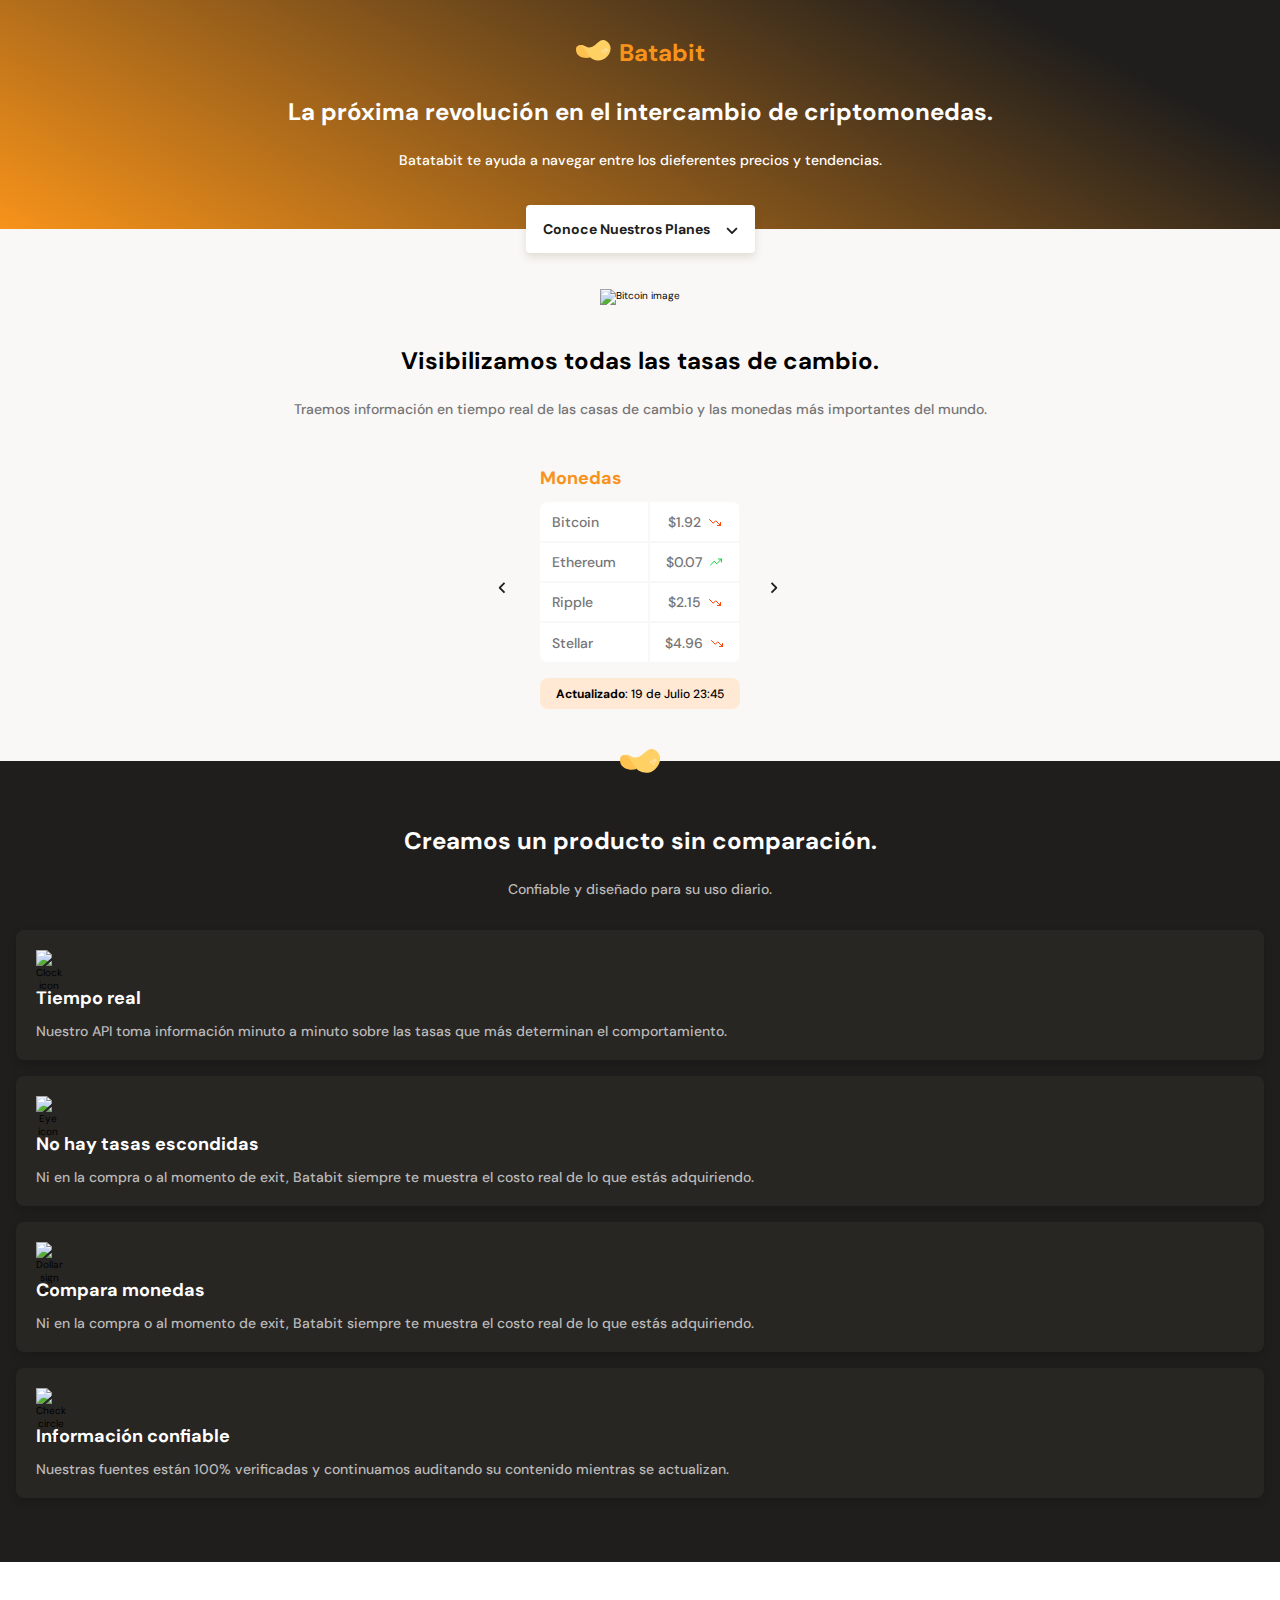
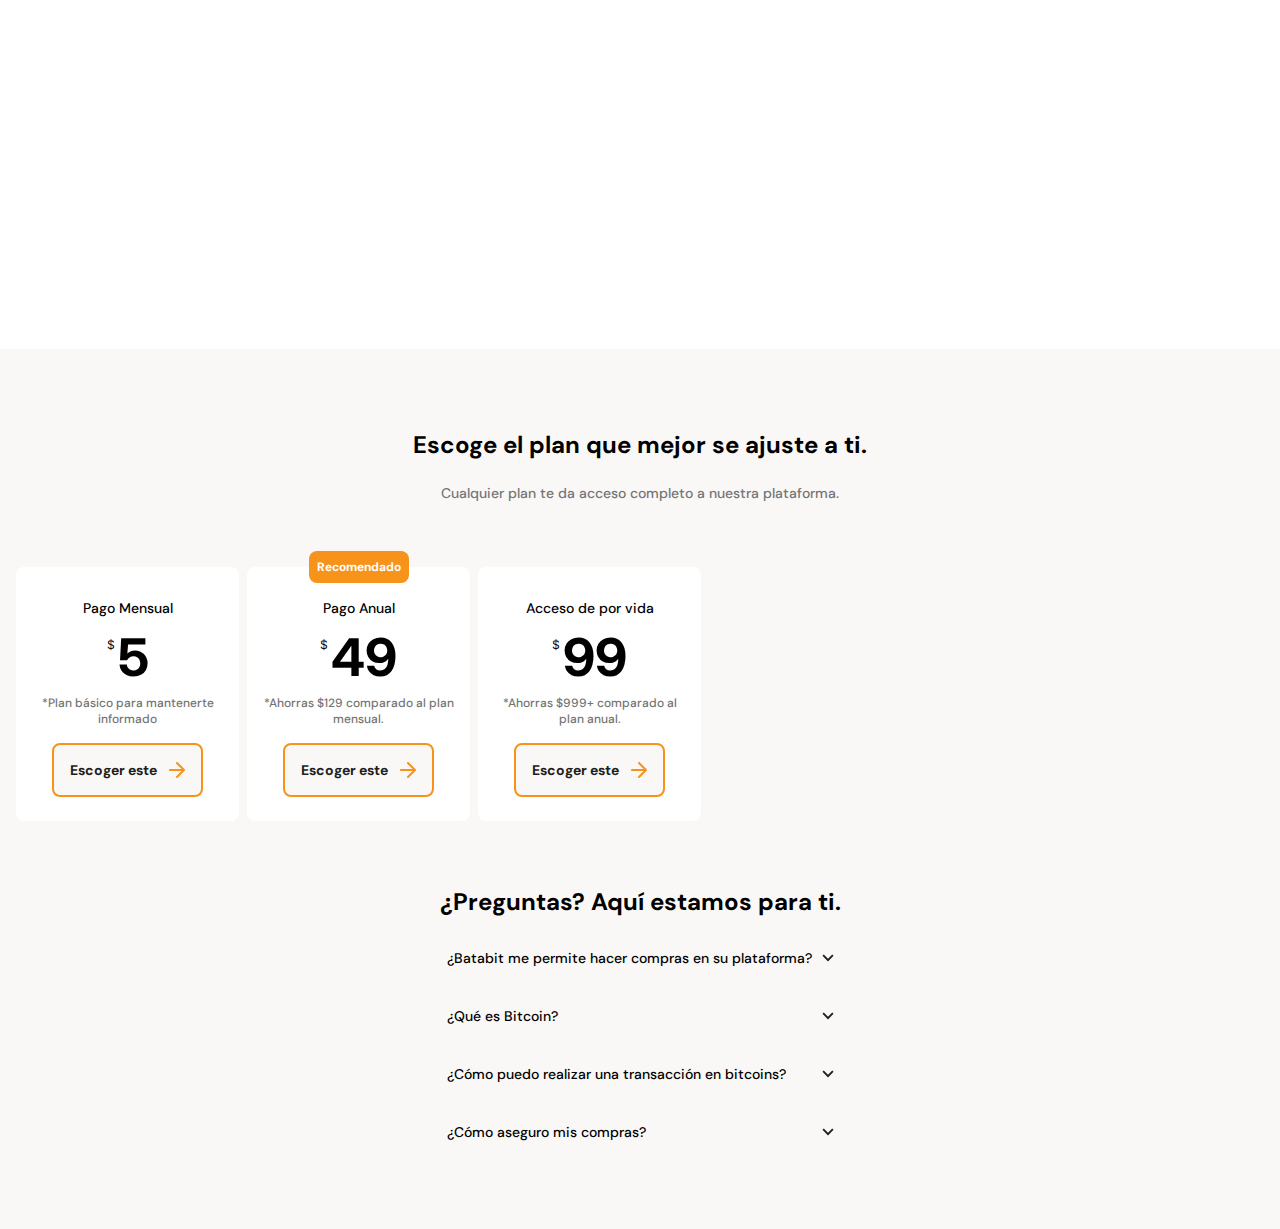
==== commit d0f50a25: "Faq right." ====
--- a/html/index.html
+++ b/html/index.html
@@ -237,6 +237,47 @@
           </article>
         </section>
       </section>
+      <section class="main__faq-container"> 
+        <h2 class="title main__faq-title">¿Preguntas? Aquí estamos para ti.</h2>
+        <sectom class="main__faq-items-container">
+          <div class="faq__item-container"> 
+            <p class="faq__item-question">¿Batabit me permite hacer compras en su plataforma?</p>
+            <figure class="faq__item-arrow arrow">
+              <svg viewBox="0 0 13 8" fill="none" xmlns="http://www.w3.org/2000/svg">
+                <path d="M1.91 0.590027L6.5 5.17003L11.09 0.590027L12.5 2.00003L6.5 8.00003L0.5 2.00003L1.91 0.590027Z" fill="#201E1C"></path>
+              </svg>
+            </figure>
+            <p class="faq__item-answer">No. Batabit es una plataforma exclusivamente para consulta de información y toma de decisiones. Todavía no ofrecemos servicios de compra o venta.</p>
+          </div>
+          <div class="faq__item-container"> 
+            <p class="faq__item-question">¿Qué es Bitcoin?</p>
+            <figure class="faq__item-arrow arrow">
+              <svg viewBox="0 0 13 8" fill="none" xmlns="http://www.w3.org/2000/svg">
+                <path d="M1.91 0.590027L6.5 5.17003L11.09 0.590027L12.5 2.00003L6.5 8.00003L0.5 2.00003L1.91 0.590027Z" fill="#201E1C"></path>
+              </svg>
+            </figure>
+            <p class="faq__item-answer">Lorem ipsum dolor sit amet, consectetur adipisicing elit, sed do eiusmod tempor incididunt ut labore et dolore magna aliqua.</p>
+          </div>
+          <div class="faq__item-container"> 
+            <p class="faq__item-question">¿Cómo puedo realizar una transacción en bitcoins?</p>
+            <figure class="faq__item-arrow arrow">
+              <svg viewBox="0 0 13 8" fill="none" xmlns="http://www.w3.org/2000/svg">
+                <path d="M1.91 0.590027L6.5 5.17003L11.09 0.590027L12.5 2.00003L6.5 8.00003L0.5 2.00003L1.91 0.590027Z" fill="#201E1C"></path>
+              </svg>
+            </figure>
+            <p class="faq__item-answer">Lorem ipsum dolor sit amet, consectetur adipisicing elit, sed do eiusmod tempor incididunt ut labore et dolore magna aliqua.</p>
+          </div>
+          <div class="faq__item-container"> 
+            <p class="faq__item-question">¿Cómo aseguro mis compras?</p>
+            <figure class="faq__item-arrow arrow">
+              <svg viewBox="0 0 13 8" fill="none" xmlns="http://www.w3.org/2000/svg">
+                <path d="M1.91 0.590027L6.5 5.17003L11.09 0.590027L12.5 2.00003L6.5 8.00003L0.5 2.00003L1.91 0.590027Z" fill="#201E1C"></path>
+              </svg>
+            </figure>
+            <p class="faq__item-answer">Lorem ipsum dolor sit amet, consectetur adipisicing elit, sed do eiusmod tempor incididunt ut labore et dolore magna aliqua.</p>
+          </div>
+        </sectom>
+      </section>
     </main>
     <footer class="footer"></footer>
   </body>
--- a/css/style.css
+++ b/css/style.css
@@ -355,6 +355,66 @@
             align-items: center;
 }
 
+.main__faq-container {
+    padding: 4.8rem 1.6rem 6.4rem;
+    background-color: #FAF8F7;
+    text-align: center;
+}
+
+.main__faq-title {
+    -webkit-margin-after: 3.2rem;
+            margin-block-end: 3.2rem;
+}
+
+.faq__item-container {
+    display: -ms-grid;
+    display: grid;
+    -ms-grid-columns: 1fr 1rem auto;
+    grid-template-columns: 1fr auto;
+    -ms-grid-rows: auto 2.4rem auto;
+    grid-template-rows: repeat(2, auto);
+        grid-template-areas: "question arrow" "answer answer";
+    grid-row-gap: 2.4rem;
+    grid-column-gap: 1rem;
+    -webkit-box-align: center;
+        -ms-flex-align: center;
+            align-items: center;
+    text-align: start;
+}
+
+.faq__item-question {
+    -ms-grid-row: 1;
+    -ms-grid-column: 1;
+    grid-area: question;
+}
+
+.faq__item-arrow {
+    -ms-grid-row: 1;
+    -ms-grid-column: 3;
+    grid-area: arrow;
+}
+.faq__item-arrow:hover path {
+    fill: #F7931A;
+}
+.faq__item-arrow:hover {
+    -webkit-transform: rotate(180deg);
+            transform: rotate(180deg);
+}
+
+.faq__item-answer {
+    -ms-grid-row: 3;
+    -ms-grid-column: 1;
+    -ms-grid-column-span: 3;
+    display: none;
+    grid-area: answer;
+    font-weight: 400;
+    color: #757575;
+}
+
+.faq__item-arrow:hover + .faq__item-answer {
+    display: initial;
+}
+
 .main__exchange-container {
     -webkit-box-orient: vertical;
     -webkit-box-direction: normal;
@@ -500,7 +560,7 @@
 
 /* Start plans section */
 .main__plans-container {
-    padding: 8rem 1.6rem 6.4rem;
+    padding: 8rem 1.6rem 0;
     text-align: center;
     background-color: #FAF8F7;
 }
@@ -544,4 +604,14 @@
 .plans-container__slider > *:nth-child(3) {
     -ms-grid-row: 1;
     -ms-grid-column: 5;
+}
+
+/* Start faq section */
+.main__faq-items-container {
+    display: -ms-grid;
+    display: grid;
+    -webkit-box-pack: center;
+        -ms-flex-pack: center;
+            justify-content: center;
+    gap: 1.6rem;
 }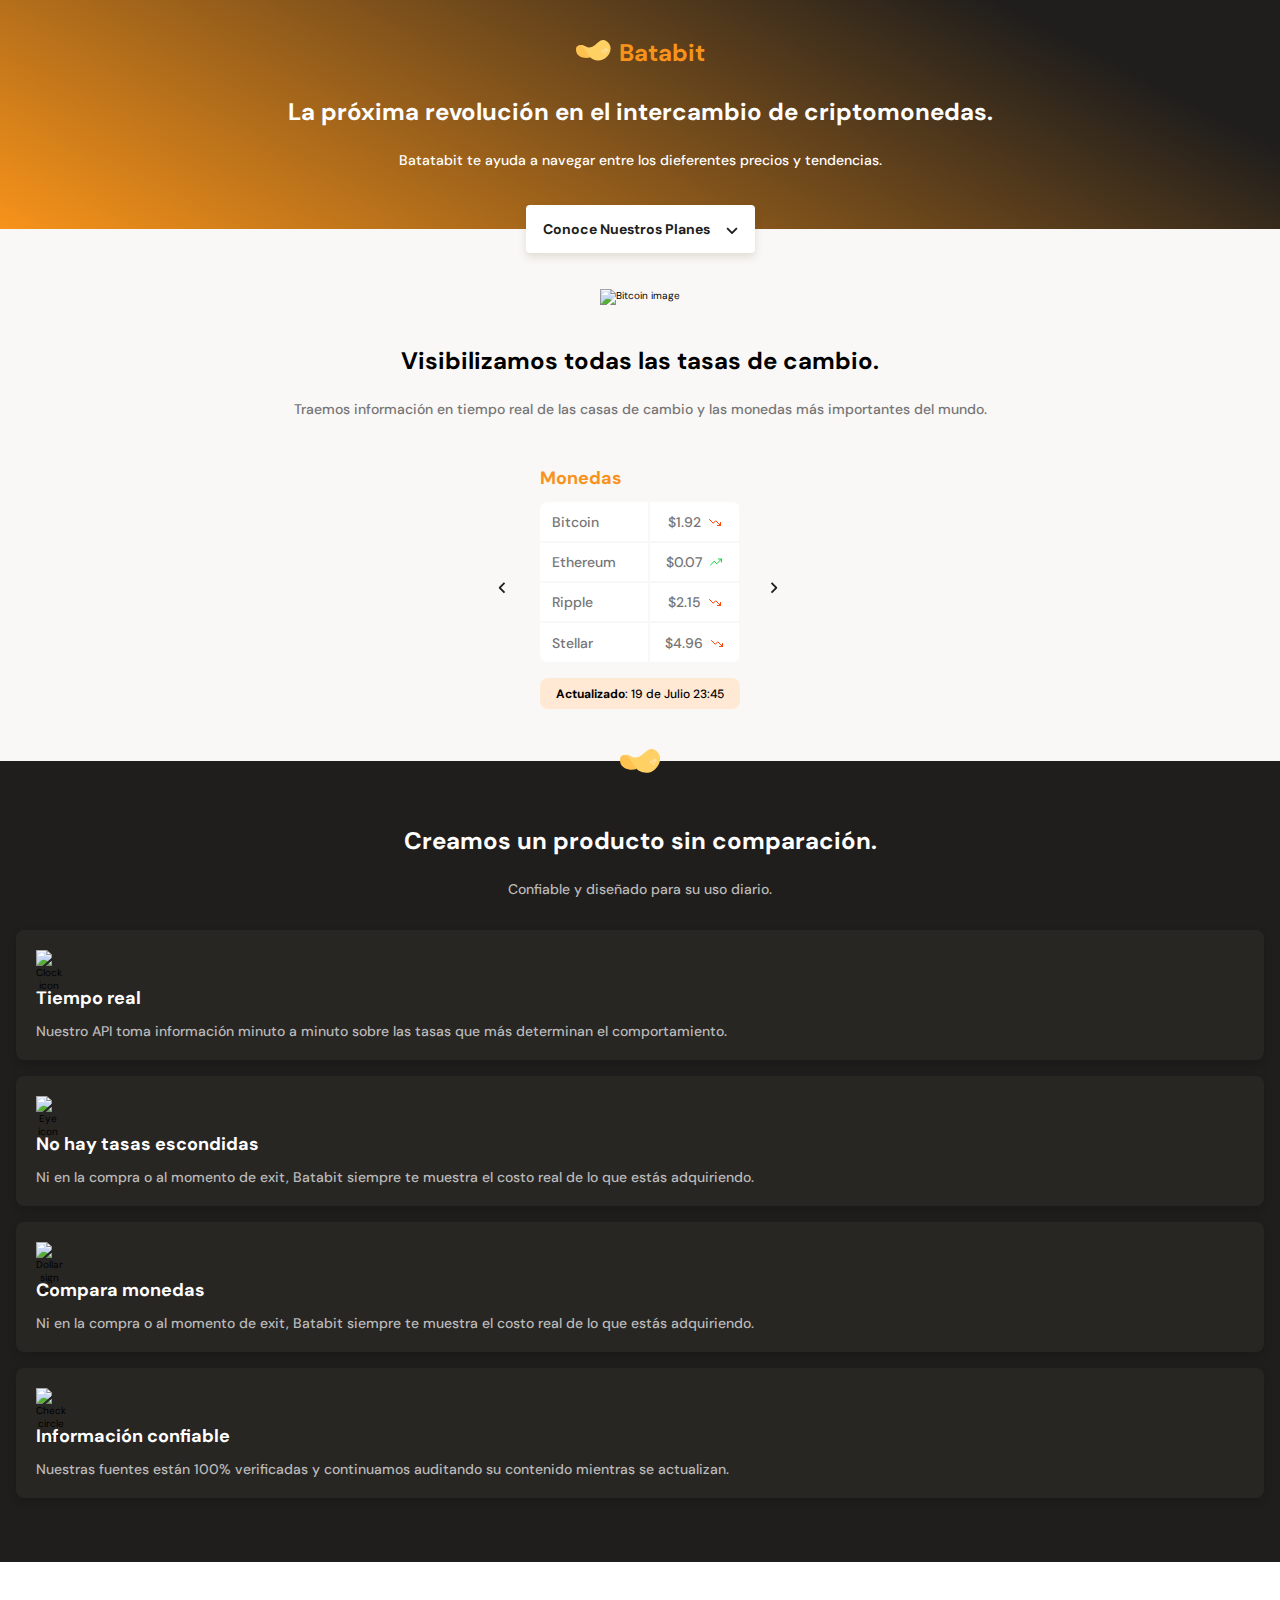
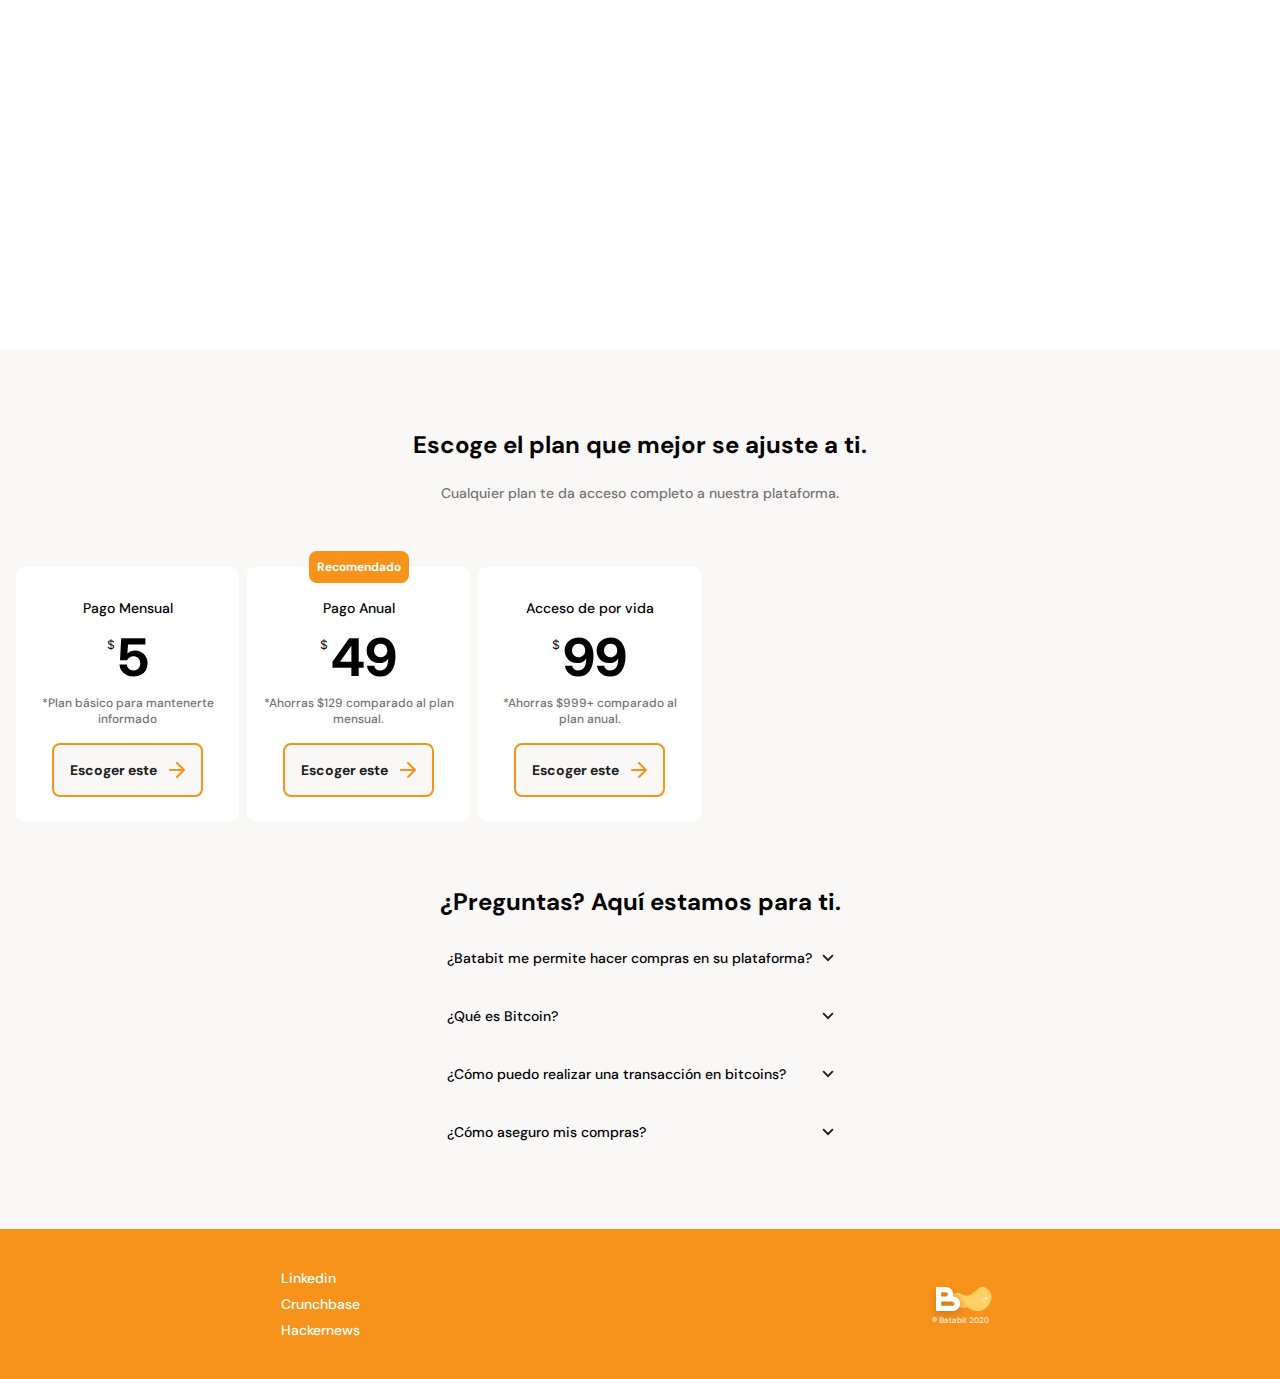
==== commit 0443015c: "Footer right." ====
--- a/html/index.html
+++ b/html/index.html
@@ -4,6 +4,7 @@
     <meta charset="UTF-8">
     <meta http-equiv="X-UA-Compatible" content="IE=edge">
     <meta name="viewport" content="width=device-width, initial-scale=1.0">
+    <link rel="shortcut icon" href="https://drive.google.com/uc?id=1aBRux3wLVBVHhKfY_Zr2Pty4J7Y8AUwd" type="image/x-icon">
     <link rel="preconnect" href="https://fonts.googleapis.com">
     <link rel="preconnect" href="https://fonts.gstatic.com" crossorigin>
     <link href="https://fonts.googleapis.com/css2?family=DM+Sans:wght@400;500;700&amp;family=Inter:wght@300;500;700;800;900&amp;display=swap" rel="stylesheet">
@@ -27,7 +28,7 @@
       <div class="header__text-container">
         <h1 class="header__title title">La próxima revolución en el intercambio de criptomonedas.</h1>
         <p class="header__subtitle">Batatabit te ayuda a navegar entre los dieferentes precios y tendencias.</p>
-      </div><a class="header__button" href="">Conoce Nuestros Planes<span> 
+      </div><a class="header__button" href="#plans">Conoce Nuestros Planes<span> 
           <figure class="header__arrow-down arrow">
             <svg viewBox="0 0 13 8" fill="none" xmlns="http://www.w3.org/2000/svg">
               <path d="M1.91 0.590027L6.5 5.17003L11.09 0.590027L12.5 2.00003L6.5 8.00003L0.5 2.00003L1.91 0.590027Z" fill="#201E1C"></path>
@@ -147,7 +148,7 @@
         </section>
       </section>
       <section class="main__product-details"> 
-        <figure class="product-details__batabit-icon" tabindex="0" aria-label="Batabit icon">
+        <figure class="product-details__batabit-icon batabit-papa-icon" tabindex="0" aria-label="Batabit icon">
           <svg viewBox="0 0 41 24" fill="none" xmlns="http://www.w3.org/2000/svg">
             <path d="M16.8906 20.2838C10.4673 22.281 0.0927203 20.2399 0.000572001 11.3449C-0.0915763 2.44983 10.9806 7.74852 10.9806 7.74852L16.8906 20.2838Z" fill="#FFC250"></path>
             <path d="M3.12366 6.35426C7.60662 5.58608 11.0114 11.5265 14.7783 17.7232C18.5452 23.92 28.3542 26.3762 34.6218 21.165C40.8894 15.9539 43.542 6.82713 35.8465 1.38317C28.1509 -4.06079 23.3471 8.29872 16.7221 8.63845C10.0972 8.97819 10.0489 4.05367 3.12366 6.35426Z" fill="#FFD064"></path>
@@ -186,7 +187,7 @@
       <section class="main__bitcoin-baby-container"> 
         <h2 class="bitcoin-baby__title title">Conócelo hoy.</h2>
       </section>
-      <section class="main__plans-container"> 
+      <section class="main__plans-container" id="plans">
         <div class="main__plans-titles-container"> 
           <h2 class="main__plans-title title">Escoge el plan que mejor se ajuste a ti.</h2>
           <p class="main__plans-subtitle">Cualquier plan te da acceso completo a nuestra plataforma.</p>
@@ -279,6 +280,42 @@
         </sectom>
       </section>
     </main>
-    <footer class="footer"></footer>
+    <footer class="footer">
+      <section class="footer__social-media-and-more-container">
+        <ul class="footer__social-media-and-more"> 
+          <li class="footer__social-media-items"> <a class="footer__social-media-item-content" href="">Linkedin</a></li>
+          <li class="footer__social-media-items"> <a class="footer__social-media-item-content" href="">Crunchbase</a></li>
+          <li class="footer__social-media-items"> <a class="footer__social-media-item-content" href="">Hackernews </a></li>
+        </ul>
+      </section>
+      <section class="footer__logo-container"> 
+        <div class="footer__icons-container">
+          <figure class="footer__icon-B-and-batabit-icon">
+            <svg viewBox="0 0 64 40" fill="none" xmlns="http://www.w3.org/2000/svg">
+              <path d="M39.8906 24.2838C33.4673 26.281 23.0927 24.2399 23.0006 15.3449C22.9084 6.44983 33.9806 11.7485 33.9806 11.7485L39.8906 24.2838Z" fill="#FFC250"></path>
+              <path d="M26.1237 10.3543C30.6066 9.58608 34.0114 15.5265 37.7783 21.7232C41.5452 27.92 51.3542 30.3762 57.6218 25.165C63.8894 19.9539 66.542 10.8271 58.8465 5.38317C51.1509 -0.0607896 46.3471 12.2987 39.7221 12.6385C33.0972 12.9782 33.0489 8.05367 26.1237 10.3543Z" fill="#FFD064"></path>
+              <circle cx="58.1972" cy="15.6219" r="1.96745" fill="#FFE19D"></circle>
+              <circle cx="54.4263" cy="17.0974" r="1.47559" fill="#FFE19D"></circle>
+              <circle cx="57.0495" cy="19.0648" r="1.14768" fill="#FFE19D"></circle>
+              <g filter="url(#filter0_d_44:231)">
+                <path fill-rule="evenodd" clip-rule="evenodd" d="M8 27.0972C8 27.5958 8.40419 28 8.90278 28H24.6972C28.7304 28 32 24.7349 32 20.7071C32 16.7336 28.8178 13.5022 24.8596 13.416C25.064 12.7442 25.1739 12.0314 25.1739 11.2929C25.1739 7.26514 21.9043 4 17.8711 4L8.90278 4C8.40419 4 8 4.40419 8 4.90278L8 27.0972ZM17.8711 13.3786H13.2143L13.2143 9.20722L17.8711 9.20722C19.0246 9.20722 19.9596 10.141 19.9596 11.2929C19.9596 12.4448 19.0246 13.3786 17.8711 13.3786ZM24.6972 22.7928L13.2143 22.7928V18.6214H24.6972C25.8507 18.6214 26.7857 19.5552 26.7857 20.7071C26.7857 21.859 25.8507 22.7928 24.6972 22.7928Z" fill="white"></path>
+              </g>
+              <defs>
+                <filter id="filter0_d_44:231" x="0" y="0" width="40" height="40" filterUnits="userSpaceOnUse" color-interpolation-filters="sRGB">
+                  <feFlood flood-opacity="0" result="BackgroundImageFix"></feFlood>
+                  <feColorMatrix in="SourceAlpha" type="matrix" values="0 0 0 0 0 0 0 0 0 0 0 0 0 0 0 0 0 0 127 0" result="hardAlpha"></feColorMatrix>
+                  <feOffset dy="4"></feOffset>
+                  <feGaussianBlur stdDeviation="4"></feGaussianBlur>
+                  <feColorMatrix type="matrix" values="0 0 0 0 0 0 0 0 0 0 0 0 0 0 0 0 0 0 0.16 0"></feColorMatrix>
+                  <feBlend mode="normal" in2="BackgroundImageFix" result="effect1_dropShadow_44:231"> </feBlend>
+                  <feBlend mode="normal" in="SourceGraphic" in2="effect1_dropShadow_44:231" result="shape"></feBlend>
+                </filter>
+              </defs>
+            </svg>
+          </figure>
+        </div>
+        <p class="footer__icon-batabit2020">® Batabit 2020</p>
+      </section>
+    </footer>
   </body>
 </html>--- a/css/style.css
+++ b/css/style.css
@@ -29,6 +29,7 @@
 
 html {
     font-size: 62.5%;
+    scroll-behavior: smooth;
 }
 
 img,
@@ -47,6 +48,11 @@
 .arrow-right-orange {
     width: 1.6rem;
     height: 1.6rem;
+}
+
+.batabit-papa-icon {
+    width: 4.057rem;
+    height: 2.401rem;
 }
 
 .logo-container {
@@ -415,6 +421,59 @@
     display: initial;
 }
 
+.footer {
+    display: -ms-grid;
+    display: grid;
+    -ms-grid-columns: (1fr)[2];
+    grid-template-columns: repeat(2, 1fr);
+    -webkit-box-align: center;
+        -ms-flex-align: center;
+            align-items: center;
+    width: 100%;
+    height: 15rem;
+    background-color: #F7931A;
+}
+
+.footer__social-media-and-more {
+    margin: 0 auto;
+    width: -webkit-fit-content;
+    width: -moz-fit-content;
+    width: fit-content;
+}
+
+.footer__social-media-items {
+    -webkit-margin-after: 0.8rem;
+            margin-block-end: 0.8rem;
+}
+.footer__social-media-items:last-child {
+    margin: 0;
+}
+
+.footer__social-media-item-content {
+    font-weight: 500;
+    color: #FFFFFF;
+}
+
+.footer__icons-container {
+    display: -ms-grid;
+    display: grid;
+    -ms-grid-rows: 2.4rem 0.8rem auto;
+    grid-template-rows: 2.4rem auto;
+    gap: 0.8rem;
+    justify-items: center;
+}
+
+.footer__icon-B-and-batabit-icon {
+    width: 6.4rem;
+}
+
+.footer__icon-batabit2020 {
+    font-family: "Inter", sans-serif;
+    font-size: 0.8rem;
+    text-align: center;
+    color: #FFE9D5;
+}
+
 .main__exchange-container {
     -webkit-box-orient: vertical;
     -webkit-box-direction: normal;
@@ -515,8 +574,6 @@
     position: absolute;
     top: calc(0% - 1.2005rem);
     left: calc(50% - 2.0285rem);
-    width: 4.057rem;
-    height: 2.401rem;
 }
 
 .product-details__title {
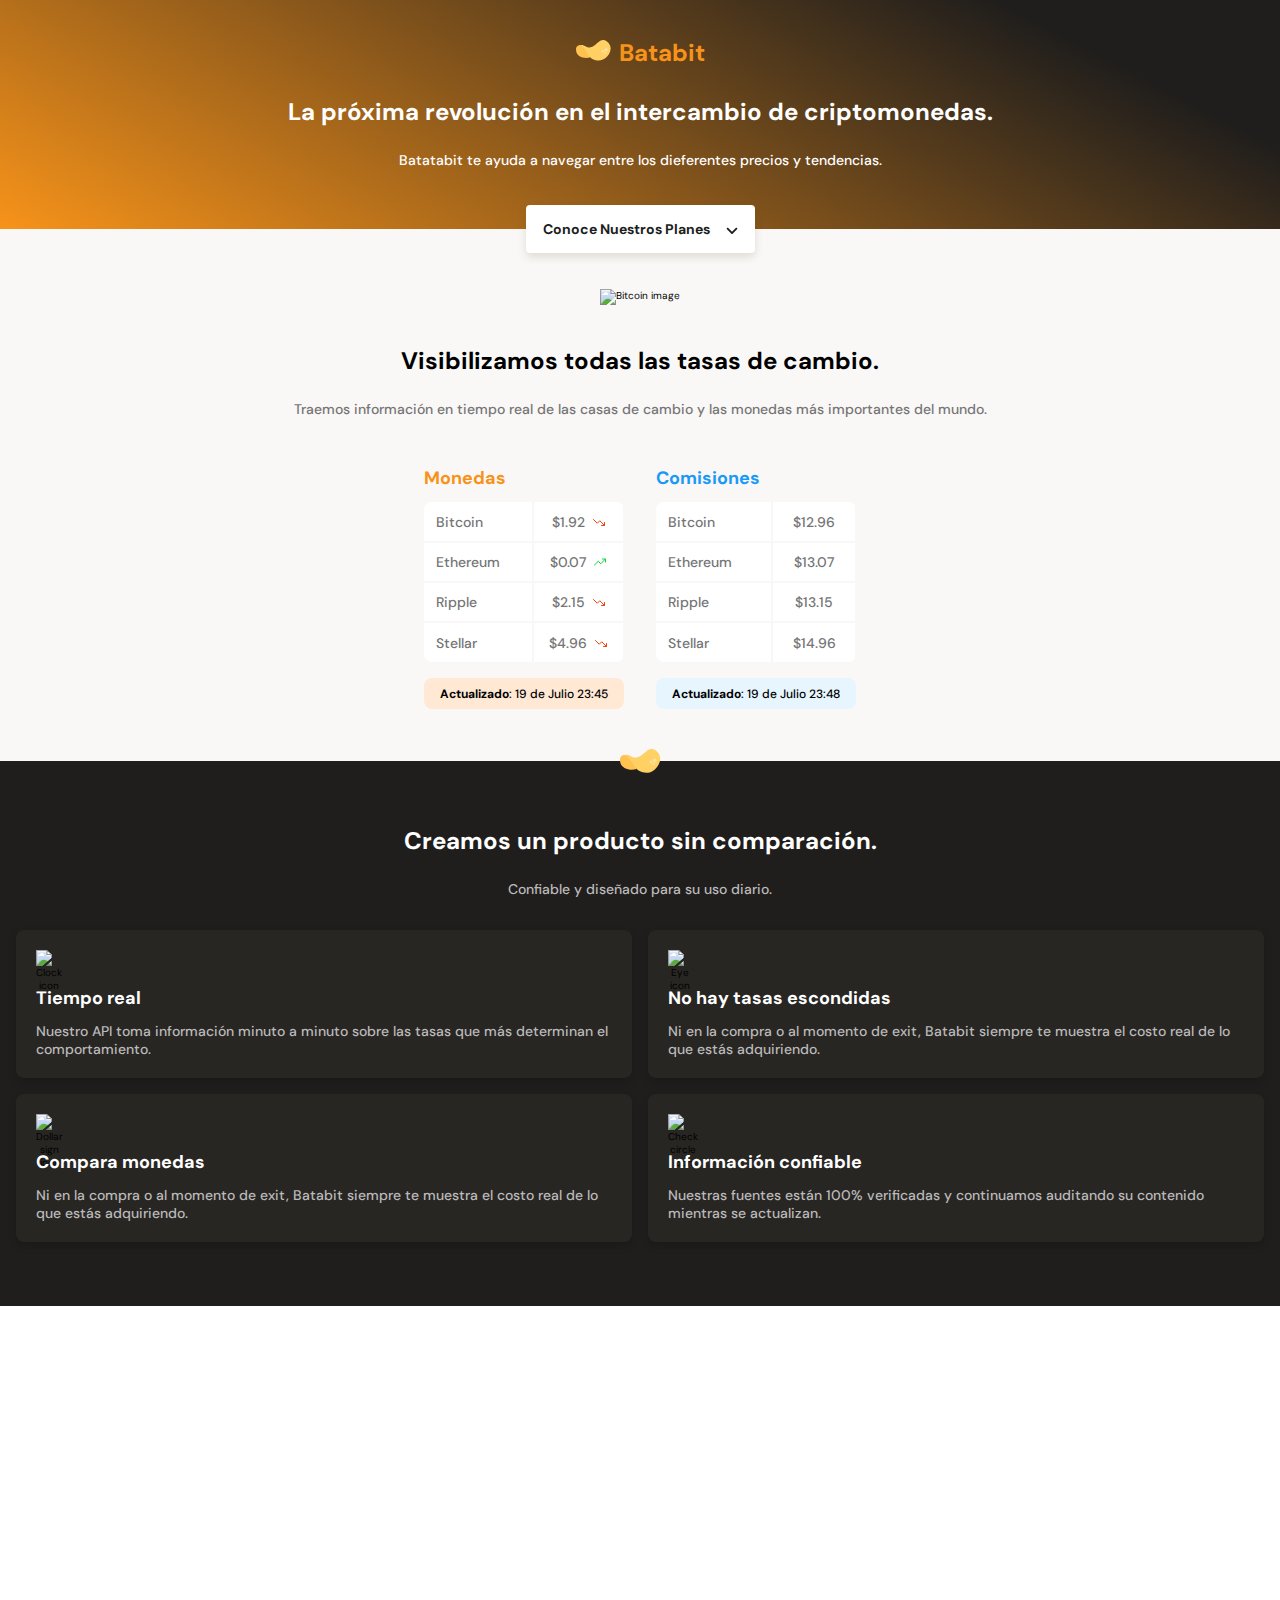
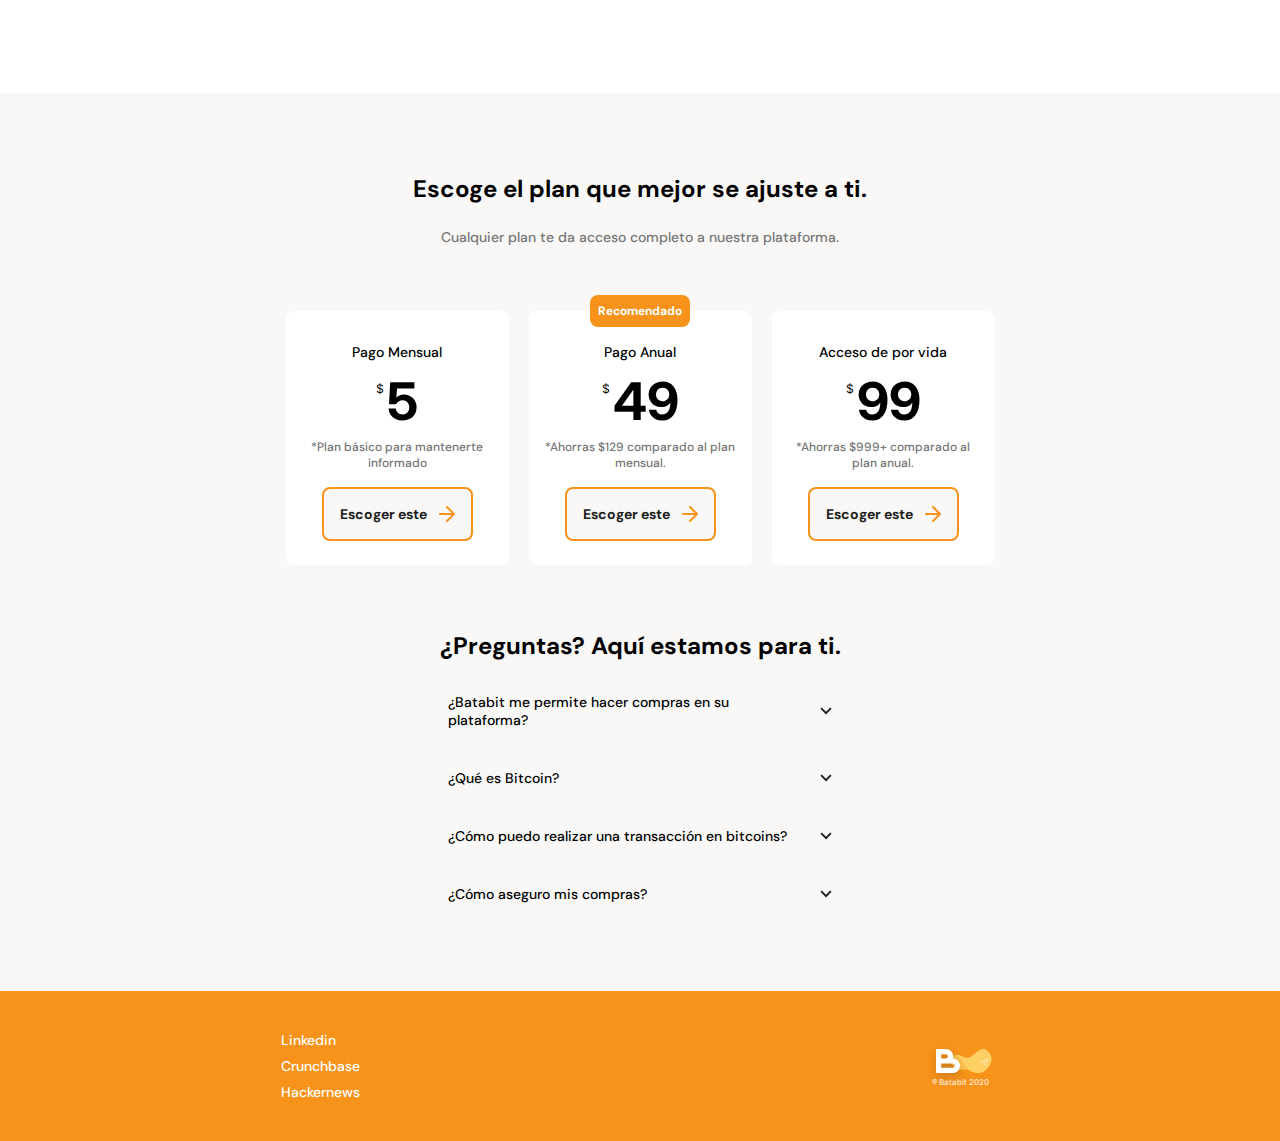
==== commit 18882eb7: "Media queries tablet right." ====
--- a/html/index.html
+++ b/html/index.html
@@ -9,6 +9,7 @@
     <link rel="preconnect" href="https://fonts.gstatic.com" crossorigin>
     <link href="https://fonts.googleapis.com/css2?family=DM+Sans:wght@400;500;700&amp;family=Inter:wght@300;500;700;800;900&amp;display=swap" rel="stylesheet">
     <link rel="stylesheet" href="../css/style.css"/>
+    <link rel="stylesheet" href="../css/tablet.css" media="screen and (min-width:720px)"/>
     <title>Batabit</title>
   </head>
   <body>
--- a/css/tablet.css
+++ b/css/tablet.css
@@ -0,0 +1,31 @@
+.faq__item-container {
+    max-width: 38.4rem;
+}
+
+.exchange-price-list__arrow-rigth,
+.exchange-price-list__arrow-left {
+    display: none;
+}
+
+.main__exchange-price-list-cointainer {
+    gap: 3.2rem;
+    max-width: initial;
+}
+
+.currency-table-container:last-child {
+    position: static;
+    -webkit-transform: translateX(0);
+            transform: translateX(0);
+}
+
+.product-details__card-container {
+    -ms-grid-columns: (1fr)[2];
+    grid-template-columns: repeat(2, 1fr);
+}
+
+.plans-container__slider {
+    gap: 2rem;
+    -webkit-box-pack: center;
+        -ms-flex-pack: center;
+            justify-content: center;
+}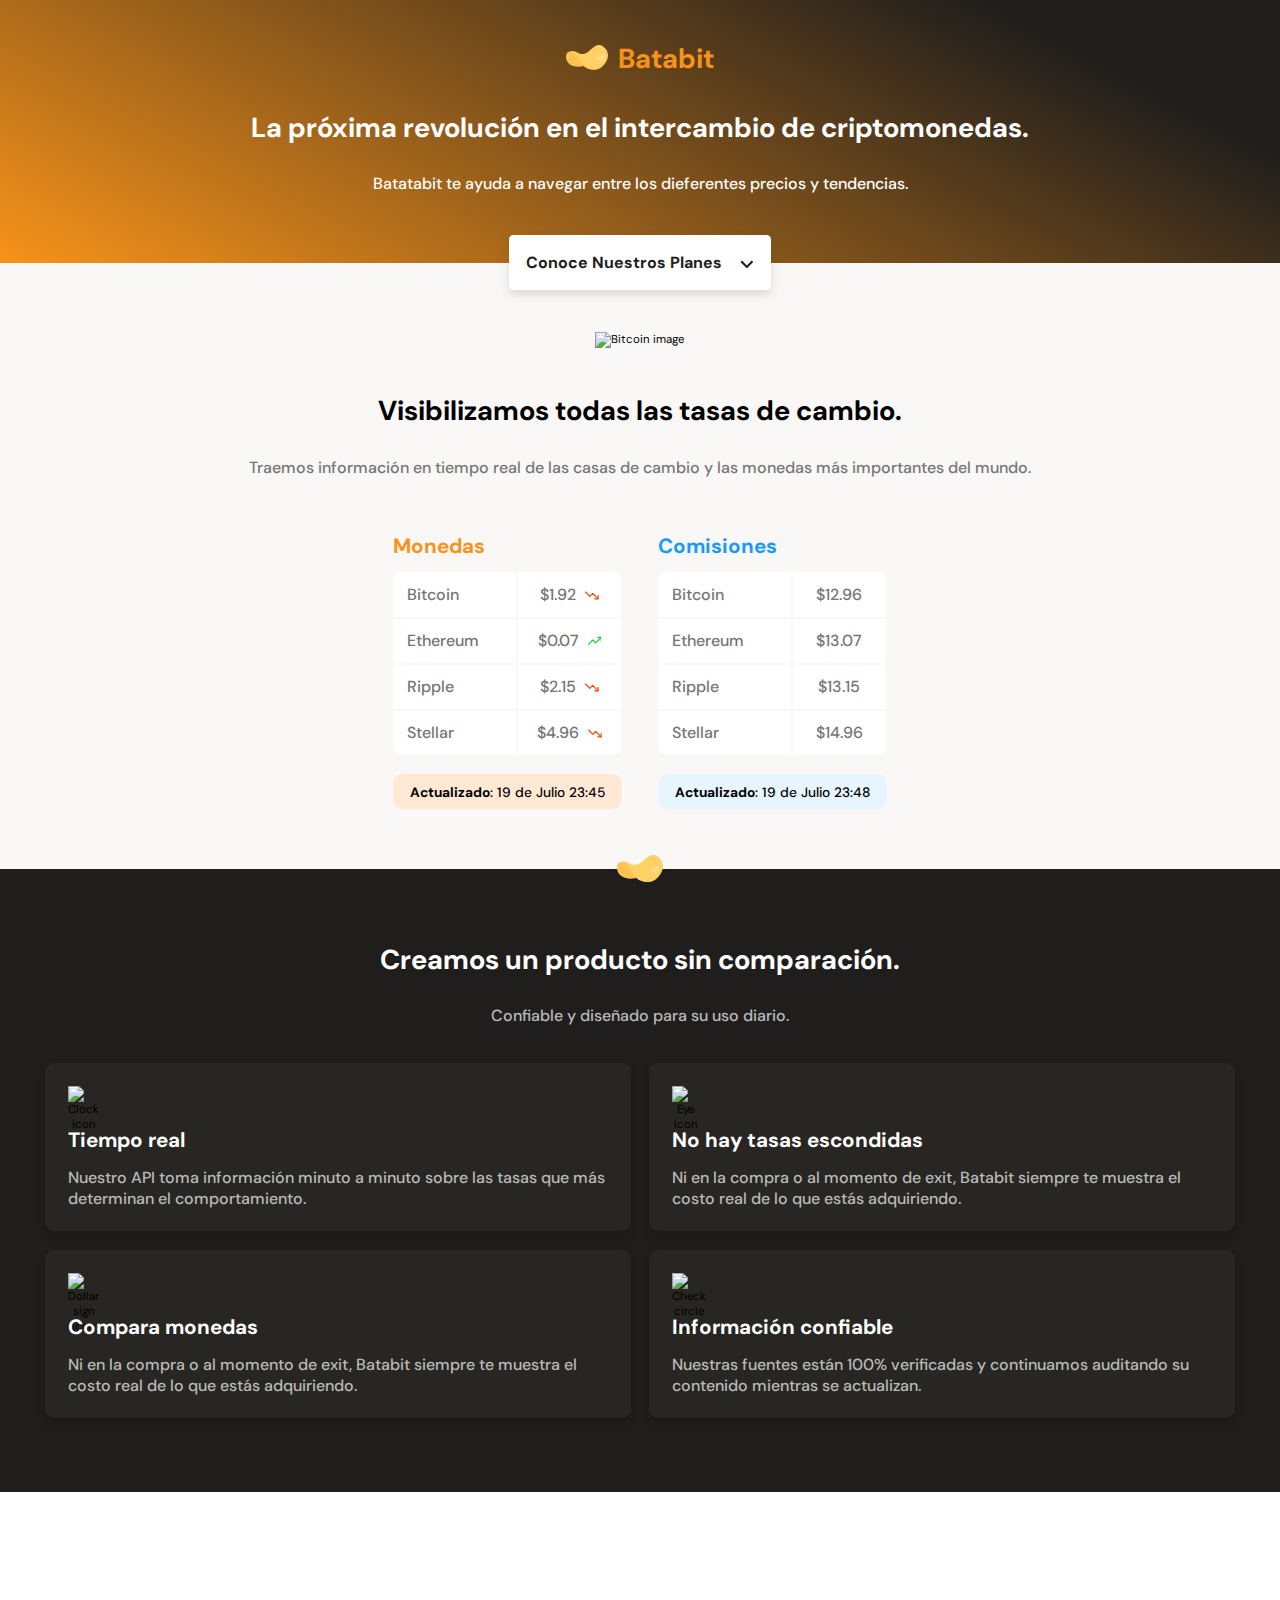
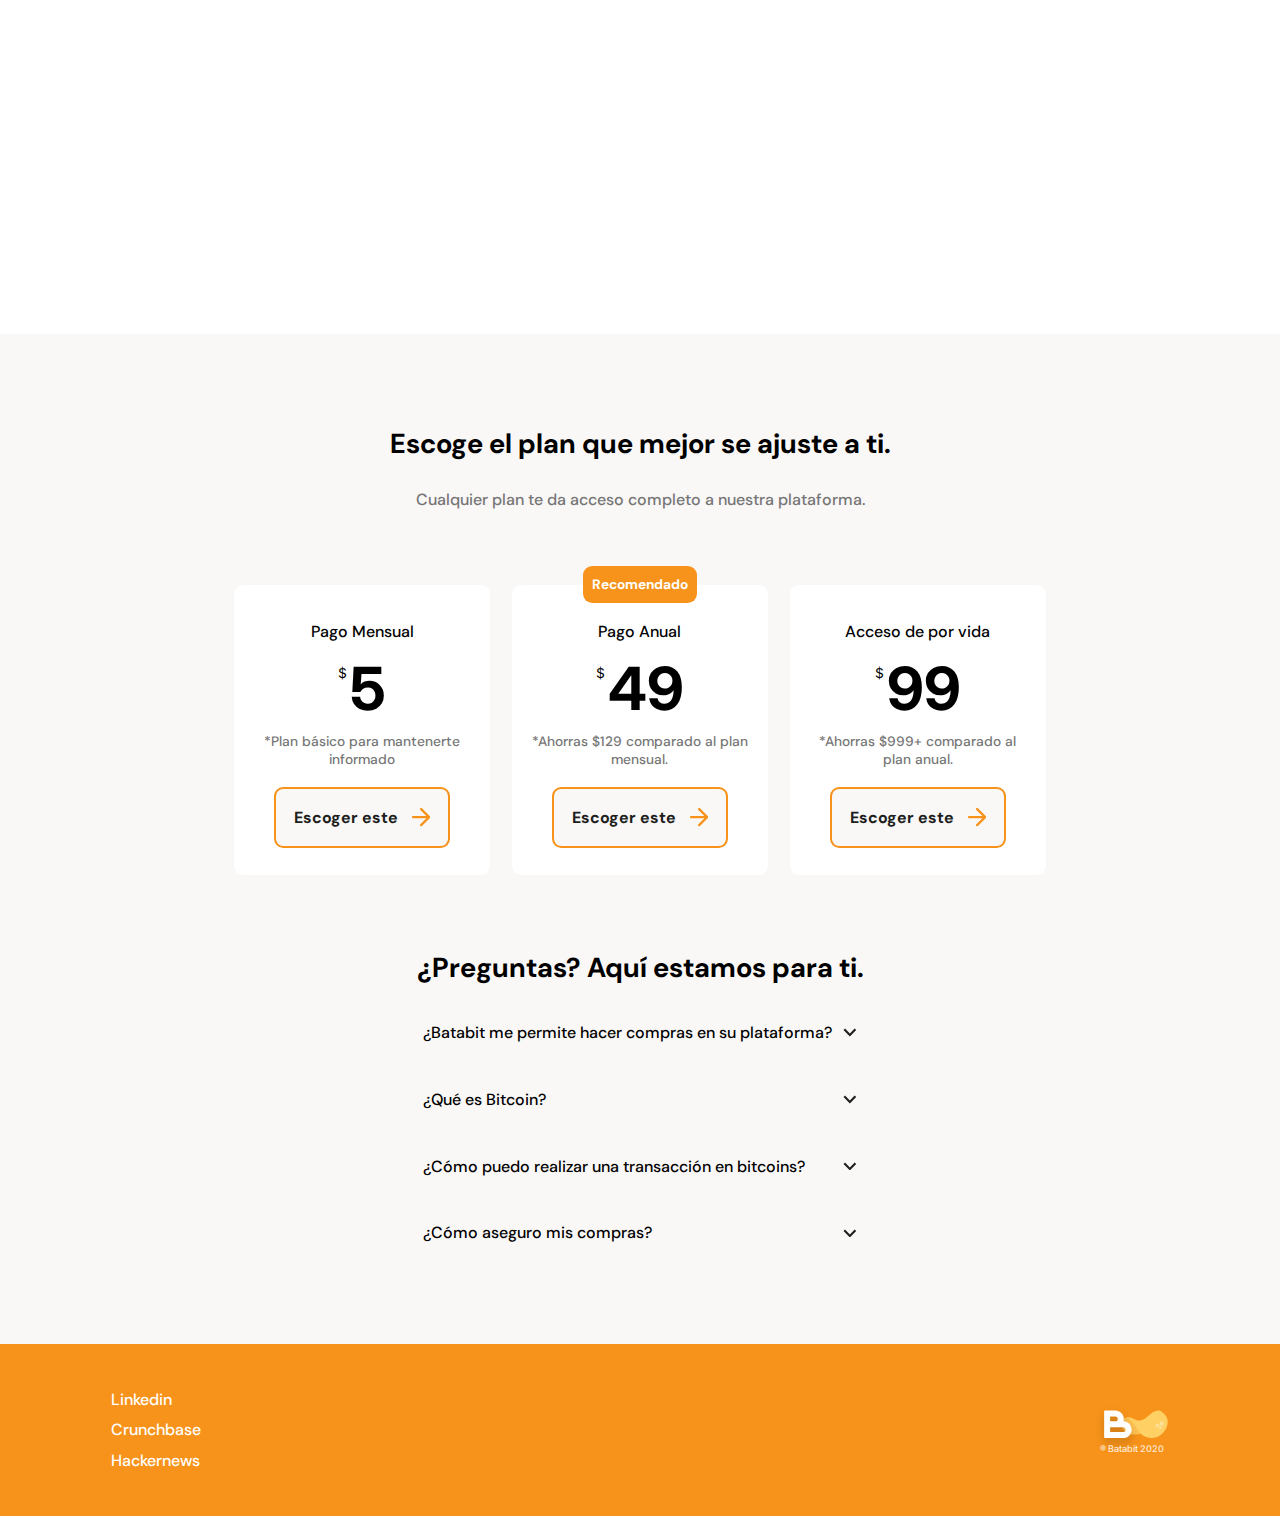
==== commit 11db9188: "Media queries desktop right." ====
--- a/html/index.html
+++ b/html/index.html
@@ -10,6 +10,7 @@
     <link href="https://fonts.googleapis.com/css2?family=DM+Sans:wght@400;500;700&amp;family=Inter:wght@300;500;700;800;900&amp;display=swap" rel="stylesheet">
     <link rel="stylesheet" href="../css/style.css"/>
     <link rel="stylesheet" href="../css/tablet.css" media="screen and (min-width:720px)"/>
+    <link rel="stylesheet" href="../css/desktop.css" media="screen and (min-width:1024px)"/>
     <title>Batabit</title>
   </head>
   <body>
--- a/css/style.css
+++ b/css/style.css
@@ -264,8 +264,8 @@
     padding: 2rem;
     border-radius: 0.8rem;
     background-color: #282623;
-    -webkit-box-shadow: 0px 4px 8px rgba(0, 0, 0, 0.16);
-            box-shadow: 0px 4px 8px rgba(0, 0, 0, 0.16);
+    -webkit-box-shadow: 0rem 0.4rem 0.8rem rgba(0, 0, 0, 0.16);
+            box-shadow: 0rem 0.4rem 0.8rem rgba(0, 0, 0, 0.16);
 }
 
 .product-detail__card-icon {
@@ -424,8 +424,11 @@
 .footer {
     display: -ms-grid;
     display: grid;
-    -ms-grid-columns: (1fr)[2];
-    grid-template-columns: repeat(2, 1fr);
+    -ms-grid-columns: (minmax(auto, 51.2rem))[2];
+    grid-template-columns: repeat(2, minmax(auto, 51.2rem));
+    -webkit-box-pack: center;
+        -ms-flex-pack: center;
+            justify-content: center;
     -webkit-box-align: center;
         -ms-flex-align: center;
             align-items: center;
@@ -518,7 +521,7 @@
             justify-content: center;
     position: relative;
     width: 100%;
-    max-width: 320px;
+    max-width: 32rem;
     overflow-x: hidden;
 }
 
--- a/css/tablet.css
+++ b/css/tablet.css
@@ -19,8 +19,28 @@
 }
 
 .product-details__card-container {
-    -ms-grid-columns: (1fr)[2];
-    grid-template-columns: repeat(2, 1fr);
+    -ms-grid-columns: (fit-content(51.2rem))[2];
+    grid-template-columns: repeat(2, fit-content(51.2rem));
+    -webkit-box-pack: center;
+        -ms-flex-pack: center;
+            justify-content: center;
+}
+
+.main__bitcoin-baby-container {
+    padding: 0;
+    display: -webkit-box;
+    display: -ms-flexbox;
+    display: flex;
+    -webkit-box-pack: center;
+        -ms-flex-pack: center;
+            justify-content: center;
+    -webkit-box-align: center;
+        -ms-flex-align: center;
+            align-items: center;
+}
+
+.bitcoin-baby__title {
+    font-size: 9.5rem;
 }
 
 .plans-container__slider {
--- a/css/desktop.css
+++ b/css/desktop.css
@@ -0,0 +1,21 @@
+.footer__social-media-and-more-container {
+    -ms-grid-column-align: start;
+        justify-self: start;
+    -webkit-margin-start: 5rem;
+            margin-inline-start: 5rem;
+}
+
+.footer__logo-container {
+    -ms-grid-column-align: end;
+        justify-self: end;
+    -webkit-margin-end: 5rem;
+            margin-inline-end: 5rem;
+}
+
+html {
+    font-size: 71.5%;
+}
+
+.bitcoin-baby__title {
+    font-size: 12.5rem;
+}